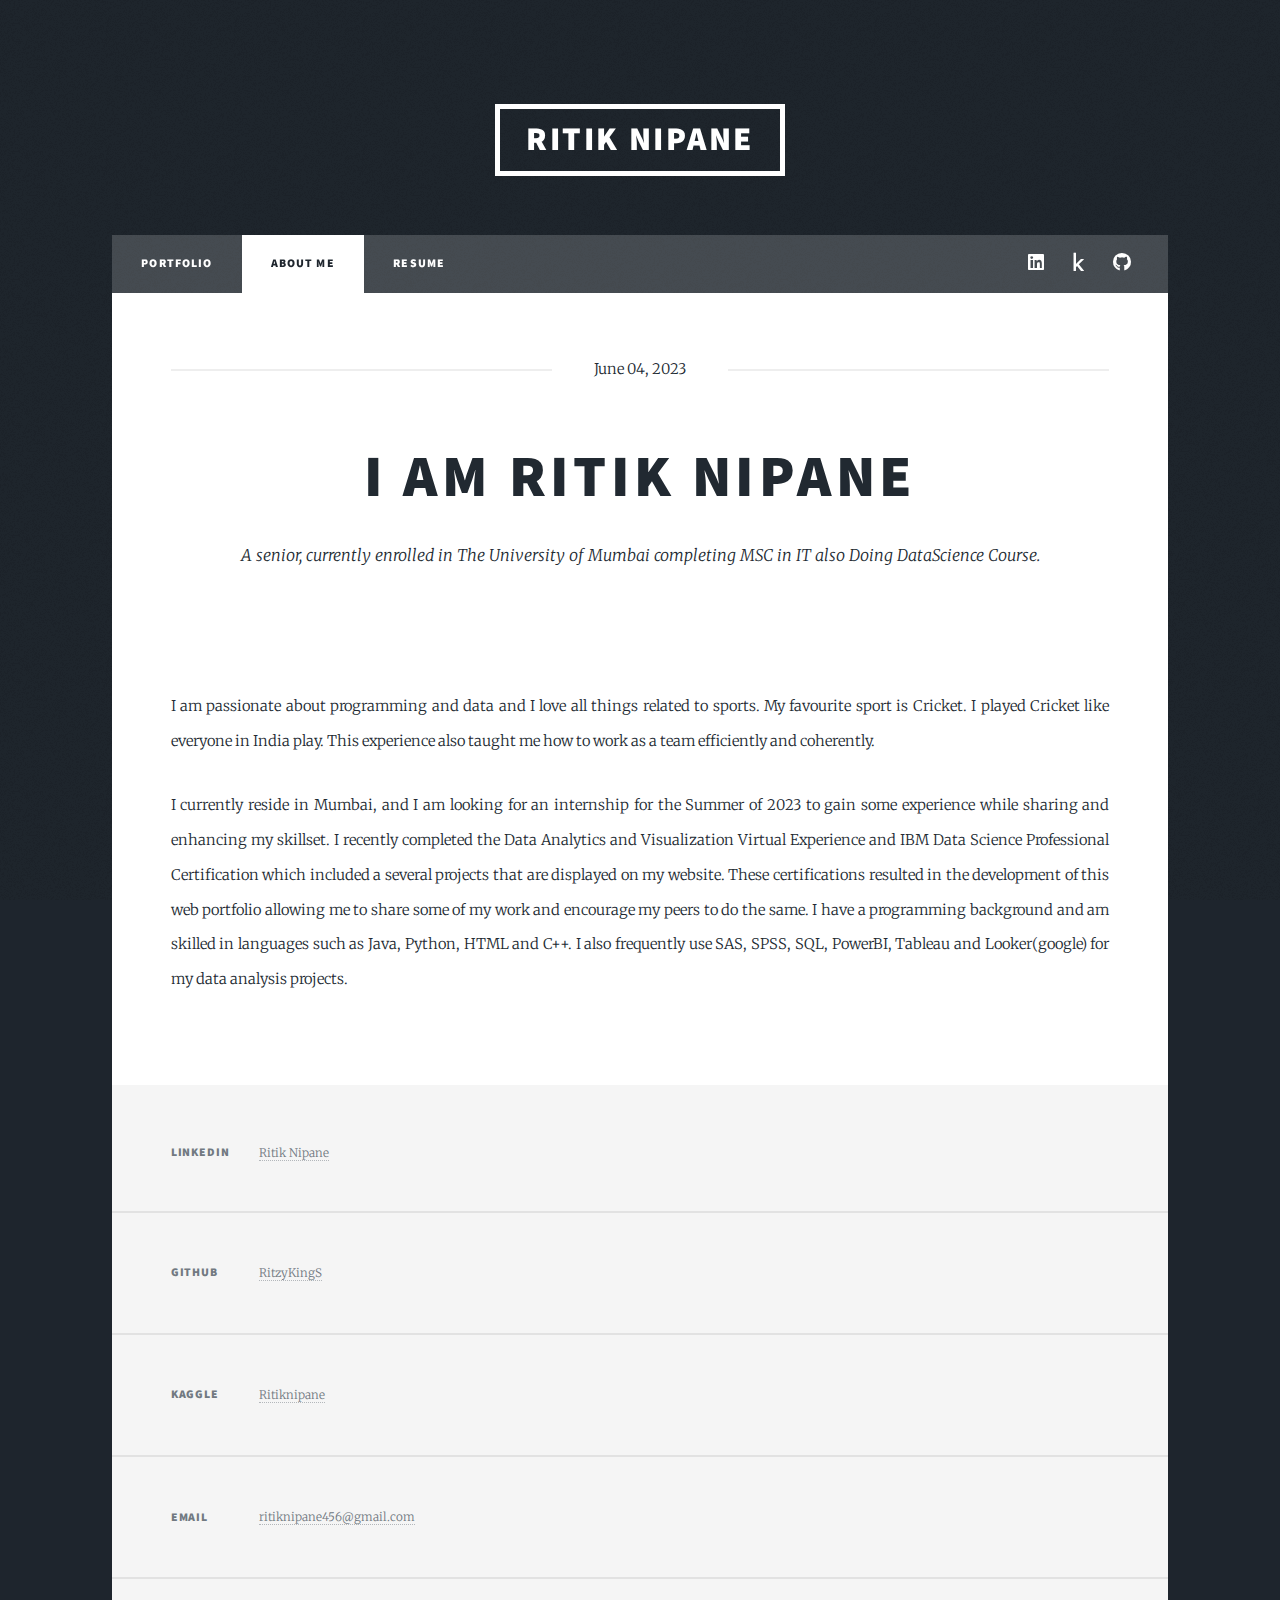
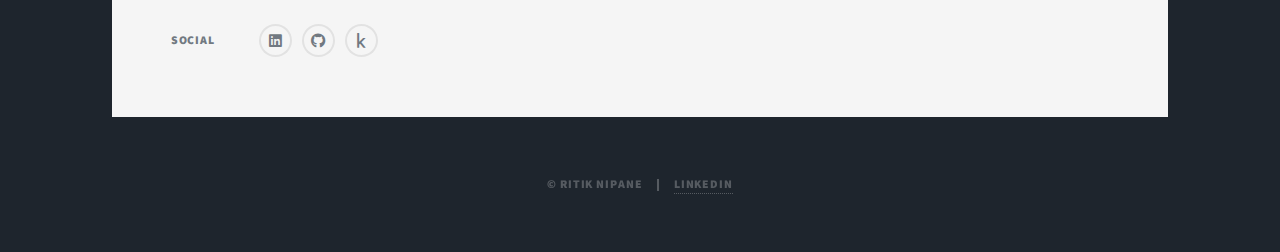
==== generic.html @ 9301ae78 "Add files via upload" ====
<!DOCTYPE HTML>
<!--
	Massively by HTML5 UP
	html5up.net | @ajlkn
	Free for personal and commercial use under the CCA 3.0 license (html5up.net/license)
-->
<html>
	<head>
		<title>About Me</title>
		<meta charset="utf-8" />
		<meta name="viewport" content="width=device-width, initial-scale=1, user-scalable=no" />
		<link rel="stylesheet" href="assets/css/main.css" />
		<noscript><link rel="stylesheet" href="assets/css/noscript.css" /></noscript>
	</head>
	<body class="is-preload">

		<!-- Wrapper -->
			<div id="wrapper">

				<!-- Header -->
					<header id="header">
						<a href="index.html" class="logo">Ritik Nipane</a>
					</header>

				<!-- Nav -->
					<nav id="nav">
						<ul class="links">
							<li><a href="index.html">Portfolio</a></li>
							<li class="active"><a href="generic.html">About Me</a></li>
							<li><a href="elements.html">Resume</a></li>
						</ul>
						<ul class="icons">
							<li><a href="https://www.linkedin.com/in/ritik-nipane-70ab4b1a6/" class="icon brands alt fa-linkedin"><span class="label">LinkedIN</span></a></li>
							<li><a href="https://www.kaggle.com/ritiknipane" class="icon brands fa-kaggle"><span class="label">Kaggle</span></a></li>
							<li><a href="https://github.com/RitzyKingS" class="icon brands fa-github"><span class="label">Github</span></a></li>
						</ul>
					</nav>

				<!-- Main -->
					<div id="main">

						<!-- Post -->
							<section class="post">
								<header class="major">
									<span class="date">June 04, 2023</span>
									<h1>I am ritik nipane</h1>
									<p>A senior, currently enrolled in The University of Mumbai completing MSC in IT also Doing DataScience Course.</p>
								</header>
								<div class="image main"><img src="images/pic01.jpg" alt="" /></div>
								<p>I am passionate about programming and data and I love all things related to sports. My favourite sport is Cricket. I played Cricket like everyone in India play. This experience also taught me how to work as a team efficiently and coherently.</p>
								<p>I currently reside in Mumbai, and I am looking for an internship for the Summer of 2023 to gain some experience while sharing and enhancing my skillset. I recently completed the Data Analytics and Visualization Virtual Experience and IBM Data Science Professional Certification which included a several projects that are displayed on my website. These certifications resulted in the development of this web portfolio allowing me to share some of my work and encourage my peers to do the same. I have a programming background and am skilled in languages such as Java, Python, HTML and C++. I also frequently use SAS, SPSS, SQL, PowerBI, Tableau and Looker(google) for my data analysis projects.</p>
							</section>

					</div>

				<!-- Footer -->
					<footer id="footer">
						
						<section class="split contact">
							<section class="alt">
								<h3>LinkedIN</h3>
								<p><a href="https://www.linkedin.com/in/ritik-nipane-70ab4b1a6/">Ritik Nipane</a></p>
							</section>
							<section>
								<h3>GitHub</h3>
								<p><a href="https://github.com/RitzyKingS">RitzyKingS</a></p>
							</section>
							<section>
								<h3>Kaggle</h3>
								<p><a href="https://www.kaggle.com/ritiknipane">Ritiknipane</a></p>
							</section>
							<section>
								<h3>Email</h3>
								<p><a href="#">ritiknipane456@gmail.com</a></p>
							</section>
							<section>
								<h3>Social</h3>
								<ul class="icons alt">
									<li><a href="https://www.linkedin.com/in/ritik-nipane-70ab4b1a6/" class="icon brands alt fa-linkedin"><span class="label">LinkedIN</span></a></li>
									<li><a href="https://github.com/RitzyKingS" class="icon brands alt fa-github"><span class="label">Github</span></a></li>
									<li><a href="https://www.kaggle.com/ritiknipane" class="icon brands alt fa-kaggle"><span class="label">Kaggle</span></a></li>
								</ul>
							</section>
						</section>
					</footer>

				<!-- Copyright -->
					<div id="copyright">
						<ul><li>&copy; Ritik Nipane</li><li><a href="https://www.linkedin.com/in/ritik-nipane-70ab4b1a6/">LinkedIN </a></li></ul>
					</div>

			</div>

		<!-- Scripts -->
			<script src="assets/js/jquery.min.js"></script>
			<script src="assets/js/jquery.scrollex.min.js"></script>
			<script src="assets/js/jquery.scrolly.min.js"></script>
			<script src="assets/js/browser.min.js"></script>
			<script src="assets/js/breakpoints.min.js"></script>
			<script src="assets/js/util.js"></script>
			<script src="assets/js/main.js"></script>

	</body>
</html>
---- assets/css/main.css ----
@import url(fontawesome-all.min.css);
@import url("https://fonts.googleapis.com/css?family=Merriweather:300,700,300italic,700italic|Source+Sans+Pro:900");

/*
	Massively by HTML5 UP
	html5up.net | @ajlkn
	Free for personal and commercial use under the CCA 3.0 license (html5up.net/license)
*/

html, body, div, span, applet, object,
iframe, h1, h2, h3, h4, h5, h6, p, blockquote,
pre, a, abbr, acronym, address, big, cite,
code, del, dfn, em, img, ins, kbd, q, s, samp,
small, strike, strong, sub, sup, tt, var, b,
u, i, center, dl, dt, dd, ol, ul, li, fieldset,
form, label, legend, table, caption, tbody,
tfoot, thead, tr, th, td, article, aside,
canvas, details, embed, figure, figcaption,
footer, header, hgroup, menu, nav, output, ruby,
section, summary, time, mark, audio, video {
	margin: 0;
	padding: 0;
	border: 0;
	font-size: 100%;
	font: inherit;
	vertical-align: baseline;}

article, aside, details, figcaption, figure,
footer, header, hgroup, menu, nav, section {
	display: block;}

body {
	line-height: 1;
}

ol, ul {
	list-style: none;
}

blockquote, q {
	quotes: none;
}

	blockquote:before, blockquote:after, q:before, q:after {
		content: '';
		content: none;
	}

table {
	border-collapse: collapse;
	border-spacing: 0;
}

body {
	-webkit-text-size-adjust: none;
}

mark {
	background-color: transparent;
	color: inherit;
}

input::-moz-focus-inner {
	border: 0;
	padding: 0;
}

input, select, textarea {
	-moz-appearance: none;
	-webkit-appearance: none;
	-ms-appearance: none;
	appearance: none;
}

/* Basic */

	@-ms-viewport {
		width: device-width;
	}

	body {
		-ms-overflow-style: scrollbar;
	}

	@media screen and (max-width: 480px) {

		html, body {
			min-width: 320px;
		}

	}

	html {
		box-sizing: border-box;
	}

	*, *:before, *:after {
		box-sizing: inherit;
	}

	body {
		background-color: #1e252d;
	}

		body.is-preload *, body.is-preload *:before, body.is-preload *:after {
			-moz-animation: none !important;
			-webkit-animation: none !important;
			-ms-animation: none !important;
			animation: none !important;
			-moz-transition: none !important;
			-webkit-transition: none !important;
			-ms-transition: none !important;
			transition: none !important;
		}

/* Type */

	html {
		font-size: 16pt;
	}

		@media screen and (max-width: 1680px) {

			html {
				font-size: 12pt;
			}

		}

		@media screen and (max-width: 1280px) {

			html {
				font-size: 11pt;
			}

		}

		@media screen and (max-width: 360px) {

			html {
				font-size: 10pt;
			}

		}

	body {
		color: #212931;
	}

	body, input, select, textarea {
		font-family: "Merriweather", Georgia, serif;
		font-weight: 300;
		font-size: 1rem;
		line-height: 2.375;
	}

	a {
		-moz-transition: color 0.2s ease-in-out, background-color 0.2s ease-in-out, border-color 0.2s ease-in-out, box-shadow 0.2s ease-in-out;
		-webkit-transition: color 0.2s ease-in-out, background-color 0.2s ease-in-out, border-color 0.2s ease-in-out, box-shadow 0.2s ease-in-out;
		-ms-transition: color 0.2s ease-in-out, background-color 0.2s ease-in-out, border-color 0.2s ease-in-out, box-shadow 0.2s ease-in-out;
		transition: color 0.2s ease-in-out, background-color 0.2s ease-in-out, border-color 0.2s ease-in-out, box-shadow 0.2s ease-in-out;
		border-bottom: dotted 1px;
		text-decoration: none;
	}

		a:hover {
			border-bottom-color: transparent;
		}

	strong, b {
		font-weight: 600;
	}

	em, i {
		font-style: italic;
	}

	p {
		text-align: justify;
		margin: 0 0 2rem 0;
	}

	h1, h2, h3, h4, h5, h6 {
		font-family: "Source Sans Pro", Helvetica, sans-serif;
		font-weight: 900;
		line-height: 1.5;
		letter-spacing: 0.075em;
		text-transform: uppercase;
		margin: 0 0 1rem 0;
	}

		h1 a, h2 a, h3 a, h4 a, h5 a, h6 a {
			border-bottom: 0;
			color: inherit;
			text-decoration: none;
		}

	h1 {
		font-size: 4rem;
		line-height: 1.1;
		margin: 0 0 2rem 0;
	}

	h2 {
		font-size: 1.75rem;
		line-height: 1.3;
		margin: 0 0 1.5rem 0;
	}

	h3 {
		font-size: 1.25rem;
		margin: 0 0 1.5rem 0;
	}

	h4 {
		font-size: 1rem;
	}

	h5 {
		font-size: 0.9rem;
	}

	h6 {
		font-size: 0.8rem;
	}

	sub {
		font-size: 0.8rem;
		position: relative;
		top: 0.5rem;
	}

	sup {
		font-size: 0.8rem;
		position: relative;
		top: -0.5rem;
	}

	blockquote {
		border-left: solid 4px;
		font-style: italic;
		margin: 0 0 2rem 0;
		padding: 0.5rem 0 0.5rem 2rem;
	}

	code {
		border: solid 2px;
		font-family: "Courier New", monospace;
		font-size: 0.9rem;
		margin: 0 0.25rem;
		padding: 0.25rem 0.65rem;
	}

	pre {
		-webkit-overflow-scrolling: touch;
		font-family: "Courier New", monospace;
		font-size: 0.9rem;
		margin: 0 0 2rem 0;
	}

		pre code {
			display: block;
			line-height: 1.75;
			padding: 1rem 1.5rem;
			overflow-x: auto;
		}

	hr {
		border: 0;
		border-bottom: solid 2px;
		margin: 3rem 0;
	}

		hr.major {
			margin: 5rem 0;
		}

	.align-left {
		text-align: left;
	}

	.align-center {
		text-align: center;
	}

	.align-right {
		text-align: right;
	}

	input, select, textarea {
		color: #212931;
	}

	a {
		color: #212931;
		border-bottom-color: rgba(33, 41, 49, 0.5);
	}

		a:hover {
			border-bottom-color: transparent;
			color: #18bfef !important;
		}

	strong, b {
		color: #212931;
	}

	h1, h2, h3, h4, h5, h6 {
		color: #212931;
	}

	blockquote {
		border-left-color: #eeeeee;
	}

	code {
		background: rgba(220, 220, 220, 0.25);
		border-color: #eeeeee;
	}

	hr {
		border-bottom-color: #eeeeee;
	}

/* Row */

	.row {
		display: flex;
		flex-wrap: wrap;
		box-sizing: border-box;
		align-items: stretch;
	}

		.row > * {
			box-sizing: border-box;
		}

		.row.gtr-uniform > * > :last-child {
			margin-bottom: 0;
		}

		.row.aln-left {
			justify-content: flex-start;
		}

		.row.aln-center {
			justify-content: center;
		}

		.row.aln-right {
			justify-content: flex-end;
		}

		.row.aln-top {
			align-items: flex-start;
		}

		.row.aln-middle {
			align-items: center;
		}

		.row.aln-bottom {
			align-items: flex-end;
		}

		.row > .imp {
			order: -1;
		}

		.row > .col-1 {
			width: 8.33333%;
		}

		.row > .off-1 {
			margin-left: 8.33333%;
		}

		.row > .col-2 {
			width: 16.66667%;
		}

		.row > .off-2 {
			margin-left: 16.66667%;
		}

		.row > .col-3 {
			width: 25%;
		}

		.row > .off-3 {
			margin-left: 25%;
		}

		.row > .col-4 {
			width: 33.33333%;
		}

		.row > .off-4 {
			margin-left: 33.33333%;
		}

		.row > .col-5 {
			width: 41.66667%;
		}

		.row > .off-5 {
			margin-left: 41.66667%;
		}

		.row > .col-6 {
			width: 50%;
		}

		.row > .off-6 {
			margin-left: 50%;
		}

		.row > .col-7 {
			width: 58.33333%;
		}

		.row > .off-7 {
			margin-left: 58.33333%;
		}

		.row > .col-8 {
			width: 66.66667%;
		}

		.row > .off-8 {
			margin-left: 66.66667%;
		}

		.row > .col-9 {
			width: 75%;
		}

		.row > .off-9 {
			margin-left: 75%;
		}

		.row > .col-10 {
			width: 83.33333%;
		}

		.row > .off-10 {
			margin-left: 83.33333%;
		}

		.row > .col-11 {
			width: 91.66667%;
		}

		.row > .off-11 {
			margin-left: 91.66667%;
		}

		.row > .col-12 {
			width: 100%;
		}

		.row > .off-12 {
			margin-left: 100%;
		}

		.row.gtr-0 {
			margin-top: 0;
			margin-left: 0rem;
		}

			.row.gtr-0 > * {
				padding: 0 0 0 0rem;
			}

			.row.gtr-0.gtr-uniform {
				margin-top: 0rem;
			}

				.row.gtr-0.gtr-uniform > * {
					padding-top: 0rem;
				}

		.row.gtr-25 {
			margin-top: 0;
			margin-left: -0.375rem;
		}

			.row.gtr-25 > * {
				padding: 0 0 0 0.375rem;
			}

			.row.gtr-25.gtr-uniform {
				margin-top: -0.375rem;
			}

				.row.gtr-25.gtr-uniform > * {
					padding-top: 0.375rem;
				}

		.row.gtr-50 {
			margin-top: 0;
			margin-left: -0.75rem;
		}

			.row.gtr-50 > * {
				padding: 0 0 0 0.75rem;
			}

			.row.gtr-50.gtr-uniform {
				margin-top: -0.75rem;
			}

				.row.gtr-50.gtr-uniform > * {
					padding-top: 0.75rem;
				}

		.row {
			margin-top: 0;
			margin-left: -1.5rem;
		}

			.row > * {
				padding: 0 0 0 1.5rem;
			}

			.row.gtr-uniform {
				margin-top: -1.5rem;
			}

				.row.gtr-uniform > * {
					padding-top: 1.5rem;
				}

		.row.gtr-150 {
			margin-top: 0;
			margin-left: -2.25rem;
		}

			.row.gtr-150 > * {
				padding: 0 0 0 2.25rem;
			}

			.row.gtr-150.gtr-uniform {
				margin-top: -2.25rem;
			}

				.row.gtr-150.gtr-uniform > * {
					padding-top: 2.25rem;
				}

		.row.gtr-200 {
			margin-top: 0;
			margin-left: -3rem;
		}

			.row.gtr-200 > * {
				padding: 0 0 0 3rem;
			}

			.row.gtr-200.gtr-uniform {
				margin-top: -3rem;
			}

				.row.gtr-200.gtr-uniform > * {
					padding-top: 3rem;
				}

		@media screen and (max-width: 1680px) {

			.row {
				display: flex;
				flex-wrap: wrap;
				box-sizing: border-box;
				align-items: stretch;
			}

				.row > * {
					box-sizing: border-box;
				}

				.row.gtr-uniform > * > :last-child {
					margin-bottom: 0;
				}

				.row.aln-left {
					justify-content: flex-start;
				}

				.row.aln-center {
					justify-content: center;
				}

				.row.aln-right {
					justify-content: flex-end;
				}

				.row.aln-top {
					align-items: flex-start;
				}

				.row.aln-middle {
					align-items: center;
				}

				.row.aln-bottom {
					align-items: flex-end;
				}

				.row > .imp-xlarge {
					order: -1;
				}

				.row > .col-1-xlarge {
					width: 8.33333%;
				}

				.row > .off-1-xlarge {
					margin-left: 8.33333%;
				}

				.row > .col-2-xlarge {
					width: 16.66667%;
				}

				.row > .off-2-xlarge {
					margin-left: 16.66667%;
				}

				.row > .col-3-xlarge {
					width: 25%;
				}

				.row > .off-3-xlarge {
					margin-left: 25%;
				}

				.row > .col-4-xlarge {
					width: 33.33333%;
				}

				.row > .off-4-xlarge {
					margin-left: 33.33333%;
				}

				.row > .col-5-xlarge {
					width: 41.66667%;
				}

				.row > .off-5-xlarge {
					margin-left: 41.66667%;
				}

				.row > .col-6-xlarge {
					width: 50%;
				}

				.row > .off-6-xlarge {
					margin-left: 50%;
				}

				.row > .col-7-xlarge {
					width: 58.33333%;
				}

				.row > .off-7-xlarge {
					margin-left: 58.33333%;
				}

				.row > .col-8-xlarge {
					width: 66.66667%;
				}

				.row > .off-8-xlarge {
					margin-left: 66.66667%;
				}

				.row > .col-9-xlarge {
					width: 75%;
				}

				.row > .off-9-xlarge {
					margin-left: 75%;
				}

				.row > .col-10-xlarge {
					width: 83.33333%;
				}

				.row > .off-10-xlarge {
					margin-left: 83.33333%;
				}

				.row > .col-11-xlarge {
					width: 91.66667%;
				}

				.row > .off-11-xlarge {
					margin-left: 91.66667%;
				}

				.row > .col-12-xlarge {
					width: 100%;
				}

				.row > .off-12-xlarge {
					margin-left: 100%;
				}

				.row.gtr-0 {
					margin-top: 0;
					margin-left: 0rem;
				}

					.row.gtr-0 > * {
						padding: 0 0 0 0rem;
					}

					.row.gtr-0.gtr-uniform {
						margin-top: 0rem;
					}

						.row.gtr-0.gtr-uniform > * {
							padding-top: 0rem;
						}

				.row.gtr-25 {
					margin-top: 0;
					margin-left: -0.375rem;
				}

					.row.gtr-25 > * {
						padding: 0 0 0 0.375rem;
					}

					.row.gtr-25.gtr-uniform {
						margin-top: -0.375rem;
					}

						.row.gtr-25.gtr-uniform > * {
							padding-top: 0.375rem;
						}

				.row.gtr-50 {
					margin-top: 0;
					margin-left: -0.75rem;
				}

					.row.gtr-50 > * {
						padding: 0 0 0 0.75rem;
					}

					.row.gtr-50.gtr-uniform {
						margin-top: -0.75rem;
					}

						.row.gtr-50.gtr-uniform > * {
							padding-top: 0.75rem;
						}

				.row {
					margin-top: 0;
					margin-left: -1.5rem;
				}

					.row > * {
						padding: 0 0 0 1.5rem;
					}

					.row.gtr-uniform {
						margin-top: -1.5rem;
					}

						.row.gtr-uniform > * {
							padding-top: 1.5rem;
						}

				.row.gtr-150 {
					margin-top: 0;
					margin-left: -2.25rem;
				}

					.row.gtr-150 > * {
						padding: 0 0 0 2.25rem;
					}

					.row.gtr-150.gtr-uniform {
						margin-top: -2.25rem;
					}

						.row.gtr-150.gtr-uniform > * {
							padding-top: 2.25rem;
						}

				.row.gtr-200 {
					margin-top: 0;
					margin-left: -3rem;
				}

					.row.gtr-200 > * {
						padding: 0 0 0 3rem;
					}

					.row.gtr-200.gtr-uniform {
						margin-top: -3rem;
					}

						.row.gtr-200.gtr-uniform > * {
							padding-top: 3rem;
						}

		}

		@media screen and (max-width: 1280px) {

			.row {
				display: flex;
				flex-wrap: wrap;
				box-sizing: border-box;
				align-items: stretch;
			}

				.row > * {
					box-sizing: border-box;
				}

				.row.gtr-uniform > * > :last-child {
					margin-bottom: 0;
				}

				.row.aln-left {
					justify-content: flex-start;
				}

				.row.aln-center {
					justify-content: center;
				}

				.row.aln-right {
					justify-content: flex-end;
				}

				.row.aln-top {
					align-items: flex-start;
				}

				.row.aln-middle {
					align-items: center;
				}

				.row.aln-bottom {
					align-items: flex-end;
				}

				.row > .imp-large {
					order: -1;
				}

				.row > .col-1-large {
					width: 8.33333%;
				}

				.row > .off-1-large {
					margin-left: 8.33333%;
				}

				.row > .col-2-large {
					width: 16.66667%;
				}

				.row > .off-2-large {
					margin-left: 16.66667%;
				}

				.row > .col-3-large {
					width: 25%;
				}

				.row > .off-3-large {
					margin-left: 25%;
				}

				.row > .col-4-large {
					width: 33.33333%;
				}

				.row > .off-4-large {
					margin-left: 33.33333%;
				}

				.row > .col-5-large {
					width: 41.66667%;
				}

				.row > .off-5-large {
					margin-left: 41.66667%;
				}

				.row > .col-6-large {
					width: 50%;
				}

				.row > .off-6-large {
					margin-left: 50%;
				}

				.row > .col-7-large {
					width: 58.33333%;
				}

				.row > .off-7-large {
					margin-left: 58.33333%;
				}

				.row > .col-8-large {
					width: 66.66667%;
				}

				.row > .off-8-large {
					margin-left: 66.66667%;
				}

				.row > .col-9-large {
					width: 75%;
				}

				.row > .off-9-large {
					margin-left: 75%;
				}

				.row > .col-10-large {
					width: 83.33333%;
				}

				.row > .off-10-large {
					margin-left: 83.33333%;
				}

				.row > .col-11-large {
					width: 91.66667%;
				}

				.row > .off-11-large {
					margin-left: 91.66667%;
				}

				.row > .col-12-large {
					width: 100%;
				}

				.row > .off-12-large {
					margin-left: 100%;
				}

				.row.gtr-0 {
					margin-top: 0;
					margin-left: 0rem;
				}

					.row.gtr-0 > * {
						padding: 0 0 0 0rem;
					}

					.row.gtr-0.gtr-uniform {
						margin-top: 0rem;
					}

						.row.gtr-0.gtr-uniform > * {
							padding-top: 0rem;
						}

				.row.gtr-25 {
					margin-top: 0;
					margin-left: -0.375rem;
				}

					.row.gtr-25 > * {
						padding: 0 0 0 0.375rem;
					}

					.row.gtr-25.gtr-uniform {
						margin-top: -0.375rem;
					}

						.row.gtr-25.gtr-uniform > * {
							padding-top: 0.375rem;
						}

				.row.gtr-50 {
					margin-top: 0;
					margin-left: -0.75rem;
				}

					.row.gtr-50 > * {
						padding: 0 0 0 0.75rem;
					}

					.row.gtr-50.gtr-uniform {
						margin-top: -0.75rem;
					}

						.row.gtr-50.gtr-uniform > * {
							padding-top: 0.75rem;
						}

				.row {
					margin-top: 0;
					margin-left: -1.5rem;
				}

					.row > * {
						padding: 0 0 0 1.5rem;
					}

					.row.gtr-uniform {
						margin-top: -1.5rem;
					}

						.row.gtr-uniform > * {
							padding-top: 1.5rem;
						}

				.row.gtr-150 {
					margin-top: 0;
					margin-left: -2.25rem;
				}

					.row.gtr-150 > * {
						padding: 0 0 0 2.25rem;
					}

					.row.gtr-150.gtr-uniform {
						margin-top: -2.25rem;
					}

						.row.gtr-150.gtr-uniform > * {
							padding-top: 2.25rem;
						}

				.row.gtr-200 {
					margin-top: 0;
					margin-left: -3rem;
				}

					.row.gtr-200 > * {
						padding: 0 0 0 3rem;
					}

					.row.gtr-200.gtr-uniform {
						margin-top: -3rem;
					}

						.row.gtr-200.gtr-uniform > * {
							padding-top: 3rem;
						}

		}

		@media screen and (max-width: 980px) {

			.row {
				display: flex;
				flex-wrap: wrap;
				box-sizing: border-box;
				align-items: stretch;
			}

				.row > * {
					box-sizing: border-box;
				}

				.row.gtr-uniform > * > :last-child {
					margin-bottom: 0;
				}

				.row.aln-left {
					justify-content: flex-start;
				}

				.row.aln-center {
					justify-content: center;
				}

				.row.aln-right {
					justify-content: flex-end;
				}

				.row.aln-top {
					align-items: flex-start;
				}

				.row.aln-middle {
					align-items: center;
				}

				.row.aln-bottom {
					align-items: flex-end;
				}

				.row > .imp-medium {
					order: -1;
				}

				.row > .col-1-medium {
					width: 8.33333%;
				}

				.row > .off-1-medium {
					margin-left: 8.33333%;
				}

				.row > .col-2-medium {
					width: 16.66667%;
				}

				.row > .off-2-medium {
					margin-left: 16.66667%;
				}

				.row > .col-3-medium {
					width: 25%;
				}

				.row > .off-3-medium {
					margin-left: 25%;
				}

				.row > .col-4-medium {
					width: 33.33333%;
				}

				.row > .off-4-medium {
					margin-left: 33.33333%;
				}

				.row > .col-5-medium {
					width: 41.66667%;
				}

				.row > .off-5-medium {
					margin-left: 41.66667%;
				}

				.row > .col-6-medium {
					width: 50%;
				}

				.row > .off-6-medium {
					margin-left: 50%;
				}

				.row > .col-7-medium {
					width: 58.33333%;
				}

				.row > .off-7-medium {
					margin-left: 58.33333%;
				}

				.row > .col-8-medium {
					width: 66.66667%;
				}

				.row > .off-8-medium {
					margin-left: 66.66667%;
				}

				.row > .col-9-medium {
					width: 75%;
				}

				.row > .off-9-medium {
					margin-left: 75%;
				}

				.row > .col-10-medium {
					width: 83.33333%;
				}

				.row > .off-10-medium {
					margin-left: 83.33333%;
				}

				.row > .col-11-medium {
					width: 91.66667%;
				}

				.row > .off-11-medium {
					margin-left: 91.66667%;
				}

				.row > .col-12-medium {
					width: 100%;
				}

				.row > .off-12-medium {
					margin-left: 100%;
				}

				.row.gtr-0 {
					margin-top: 0;
					margin-left: 0rem;
				}

					.row.gtr-0 > * {
						padding: 0 0 0 0rem;
					}

					.row.gtr-0.gtr-uniform {
						margin-top: 0rem;
					}

						.row.gtr-0.gtr-uniform > * {
							padding-top: 0rem;
						}

				.row.gtr-25 {
					margin-top: 0;
					margin-left: -0.375rem;
				}

					.row.gtr-25 > * {
						padding: 0 0 0 0.375rem;
					}

					.row.gtr-25.gtr-uniform {
						margin-top: -0.375rem;
					}

						.row.gtr-25.gtr-uniform > * {
							padding-top: 0.375rem;
						}

				.row.gtr-50 {
					margin-top: 0;
					margin-left: -0.75rem;
				}

					.row.gtr-50 > * {
						padding: 0 0 0 0.75rem;
					}

					.row.gtr-50.gtr-uniform {
						margin-top: -0.75rem;
					}

						.row.gtr-50.gtr-uniform > * {
							padding-top: 0.75rem;
						}

				.row {
					margin-top: 0;
					margin-left: -1.5rem;
				}

					.row > * {
						padding: 0 0 0 1.5rem;
					}

					.row.gtr-uniform {
						margin-top: -1.5rem;
					}

						.row.gtr-uniform > * {
							padding-top: 1.5rem;
						}

				.row.gtr-150 {
					margin-top: 0;
					margin-left: -2.25rem;
				}

					.row.gtr-150 > * {
						padding: 0 0 0 2.25rem;
					}

					.row.gtr-150.gtr-uniform {
						margin-top: -2.25rem;
					}

						.row.gtr-150.gtr-uniform > * {
							padding-top: 2.25rem;
						}

				.row.gtr-200 {
					margin-top: 0;
					margin-left: -3rem;
				}

					.row.gtr-200 > * {
						padding: 0 0 0 3rem;
					}

					.row.gtr-200.gtr-uniform {
						margin-top: -3rem;
					}

						.row.gtr-200.gtr-uniform > * {
							padding-top: 3rem;
						}

		}

		@media screen and (max-width: 736px) {

			.row {
				display: flex;
				flex-wrap: wrap;
				box-sizing: border-box;
				align-items: stretch;
			}

				.row > * {
					box-sizing: border-box;
				}

				.row.gtr-uniform > * > :last-child {
					margin-bottom: 0;
				}

				.row.aln-left {
					justify-content: flex-start;
				}

				.row.aln-center {
					justify-content: center;
				}

				.row.aln-right {
					justify-content: flex-end;
				}

				.row.aln-top {
					align-items: flex-start;
				}

				.row.aln-middle {
					align-items: center;
				}

				.row.aln-bottom {
					align-items: flex-end;
				}

				.row > .imp-small {
					order: -1;
				}

				.row > .col-1-small {
					width: 8.33333%;
				}

				.row > .off-1-small {
					margin-left: 8.33333%;
				}

				.row > .col-2-small {
					width: 16.66667%;
				}

				.row > .off-2-small {
					margin-left: 16.66667%;
				}

				.row > .col-3-small {
					width: 25%;
				}

				.row > .off-3-small {
					margin-left: 25%;
				}

				.row > .col-4-small {
					width: 33.33333%;
				}

				.row > .off-4-small {
					margin-left: 33.33333%;
				}

				.row > .col-5-small {
					width: 41.66667%;
				}

				.row > .off-5-small {
					margin-left: 41.66667%;
				}

				.row > .col-6-small {
					width: 50%;
				}

				.row > .off-6-small {
					margin-left: 50%;
				}

				.row > .col-7-small {
					width: 58.33333%;
				}

				.row > .off-7-small {
					margin-left: 58.33333%;
				}

				.row > .col-8-small {
					width: 66.66667%;
				}

				.row > .off-8-small {
					margin-left: 66.66667%;
				}

				.row > .col-9-small {
					width: 75%;
				}

				.row > .off-9-small {
					margin-left: 75%;
				}

				.row > .col-10-small {
					width: 83.33333%;
				}

				.row > .off-10-small {
					margin-left: 83.33333%;
				}

				.row > .col-11-small {
					width: 91.66667%;
				}

				.row > .off-11-small {
					margin-left: 91.66667%;
				}

				.row > .col-12-small {
					width: 100%;
				}

				.row > .off-12-small {
					margin-left: 100%;
				}

				.row.gtr-0 {
					margin-top: 0;
					margin-left: 0rem;
				}

					.row.gtr-0 > * {
						padding: 0 0 0 0rem;
					}

					.row.gtr-0.gtr-uniform {
						margin-top: 0rem;
					}

						.row.gtr-0.gtr-uniform > * {
							padding-top: 0rem;
						}

				.row.gtr-25 {
					margin-top: 0;
					margin-left: -0.375rem;
				}

					.row.gtr-25 > * {
						padding: 0 0 0 0.375rem;
					}

					.row.gtr-25.gtr-uniform {
						margin-top: -0.375rem;
					}

						.row.gtr-25.gtr-uniform > * {
							padding-top: 0.375rem;
						}

				.row.gtr-50 {
					margin-top: 0;
					margin-left: -0.75rem;
				}

					.row.gtr-50 > * {
						padding: 0 0 0 0.75rem;
					}

					.row.gtr-50.gtr-uniform {
						margin-top: -0.75rem;
					}

						.row.gtr-50.gtr-uniform > * {
							padding-top: 0.75rem;
						}

				.row {
					margin-top: 0;
					margin-left: -1.5rem;
				}

					.row > * {
						padding: 0 0 0 1.5rem;
					}

					.row.gtr-uniform {
						margin-top: -1.5rem;
					}

						.row.gtr-uniform > * {
							padding-top: 1.5rem;
						}

				.row.gtr-150 {
					margin-top: 0;
					margin-left: -2.25rem;
				}

					.row.gtr-150 > * {
						padding: 0 0 0 2.25rem;
					}

					.row.gtr-150.gtr-uniform {
						margin-top: -2.25rem;
					}

						.row.gtr-150.gtr-uniform > * {
							padding-top: 2.25rem;
						}

				.row.gtr-200 {
					margin-top: 0;
					margin-left: -3rem;
				}

					.row.gtr-200 > * {
						padding: 0 0 0 3rem;
					}

					.row.gtr-200.gtr-uniform {
						margin-top: -3rem;
					}

						.row.gtr-200.gtr-uniform > * {
							padding-top: 3rem;
						}

		}

		@media screen and (max-width: 480px) {

			.row {
				display: flex;
				flex-wrap: wrap;
				box-sizing: border-box;
				align-items: stretch;
			}

				.row > * {
					box-sizing: border-box;
				}

				.row.gtr-uniform > * > :last-child {
					margin-bottom: 0;
				}

				.row.aln-left {
					justify-content: flex-start;
				}

				.row.aln-center {
					justify-content: center;
				}

				.row.aln-right {
					justify-content: flex-end;
				}

				.row.aln-top {
					align-items: flex-start;
				}

				.row.aln-middle {
					align-items: center;
				}

				.row.aln-bottom {
					align-items: flex-end;
				}

				.row > .imp-xsmall {
					order: -1;
				}

				.row > .col-1-xsmall {
					width: 8.33333%;
				}

				.row > .off-1-xsmall {
					margin-left: 8.33333%;
				}

				.row > .col-2-xsmall {
					width: 16.66667%;
				}

				.row > .off-2-xsmall {
					margin-left: 16.66667%;
				}

				.row > .col-3-xsmall {
					width: 25%;
				}

				.row > .off-3-xsmall {
					margin-left: 25%;
				}

				.row > .col-4-xsmall {
					width: 33.33333%;
				}

				.row > .off-4-xsmall {
					margin-left: 33.33333%;
				}

				.row > .col-5-xsmall {
					width: 41.66667%;
				}

				.row > .off-5-xsmall {
					margin-left: 41.66667%;
				}

				.row > .col-6-xsmall {
					width: 50%;
				}

				.row > .off-6-xsmall {
					margin-left: 50%;
				}

				.row > .col-7-xsmall {
					width: 58.33333%;
				}

				.row > .off-7-xsmall {
					margin-left: 58.33333%;
				}

				.row > .col-8-xsmall {
					width: 66.66667%;
				}

				.row > .off-8-xsmall {
					margin-left: 66.66667%;
				}

				.row > .col-9-xsmall {
					width: 75%;
				}

				.row > .off-9-xsmall {
					margin-left: 75%;
				}

				.row > .col-10-xsmall {
					width: 83.33333%;
				}

				.row > .off-10-xsmall {
					margin-left: 83.33333%;
				}

				.row > .col-11-xsmall {
					width: 91.66667%;
				}

				.row > .off-11-xsmall {
					margin-left: 91.66667%;
				}

				.row > .col-12-xsmall {
					width: 100%;
				}

				.row > .off-12-xsmall {
					margin-left: 100%;
				}

				.row.gtr-0 {
					margin-top: 0;
					margin-left: 0rem;
				}

					.row.gtr-0 > * {
						padding: 0 0 0 0rem;
					}

					.row.gtr-0.gtr-uniform {
						margin-top: 0rem;
					}

						.row.gtr-0.gtr-uniform > * {
							padding-top: 0rem;
						}

				.row.gtr-25 {
					margin-top: 0;
					margin-left: -0.375rem;
				}

					.row.gtr-25 > * {
						padding: 0 0 0 0.375rem;
					}

					.row.gtr-25.gtr-uniform {
						margin-top: -0.375rem;
					}

						.row.gtr-25.gtr-uniform > * {
							padding-top: 0.375rem;
						}

				.row.gtr-50 {
					margin-top: 0;
					margin-left: -0.75rem;
				}

					.row.gtr-50 > * {
						padding: 0 0 0 0.75rem;
					}

					.row.gtr-50.gtr-uniform {
						margin-top: -0.75rem;
					}

						.row.gtr-50.gtr-uniform > * {
							padding-top: 0.75rem;
						}

				.row {
					margin-top: 0;
					margin-left: -1.5rem;
				}

					.row > * {
						padding: 0 0 0 1.5rem;
					}

					.row.gtr-uniform {
						margin-top: -1.5rem;
					}

						.row.gtr-uniform > * {
							padding-top: 1.5rem;
						}

				.row.gtr-150 {
					margin-top: 0;
					margin-left: -2.25rem;
				}

					.row.gtr-150 > * {
						padding: 0 0 0 2.25rem;
					}

					.row.gtr-150.gtr-uniform {
						margin-top: -2.25rem;
					}

						.row.gtr-150.gtr-uniform > * {
							padding-top: 2.25rem;
						}

				.row.gtr-200 {
					margin-top: 0;
					margin-left: -3rem;
				}

					.row.gtr-200 > * {
						padding: 0 0 0 3rem;
					}

					.row.gtr-200.gtr-uniform {
						margin-top: -3rem;
					}

						.row.gtr-200.gtr-uniform > * {
							padding-top: 3rem;
						}

		}

		@media screen and (max-width: 360px) {

			.row {
				display: flex;
				flex-wrap: wrap;
				box-sizing: border-box;
				align-items: stretch;
			}

				.row > * {
					box-sizing: border-box;
				}

				.row.gtr-uniform > * > :last-child {
					margin-bottom: 0;
				}

				.row.aln-left {
					justify-content: flex-start;
				}

				.row.aln-center {
					justify-content: center;
				}

				.row.aln-right {
					justify-content: flex-end;
				}

				.row.aln-top {
					align-items: flex-start;
				}

				.row.aln-middle {
					align-items: center;
				}

				.row.aln-bottom {
					align-items: flex-end;
				}

				.row > .imp-xxsmall {
					order: -1;
				}

				.row > .col-1-xxsmall {
					width: 8.33333%;
				}

				.row > .off-1-xxsmall {
					margin-left: 8.33333%;
				}

				.row > .col-2-xxsmall {
					width: 16.66667%;
				}

				.row > .off-2-xxsmall {
					margin-left: 16.66667%;
				}

				.row > .col-3-xxsmall {
					width: 25%;
				}

				.row > .off-3-xxsmall {
					margin-left: 25%;
				}

				.row > .col-4-xxsmall {
					width: 33.33333%;
				}

				.row > .off-4-xxsmall {
					margin-left: 33.33333%;
				}

				.row > .col-5-xxsmall {
					width: 41.66667%;
				}

				.row > .off-5-xxsmall {
					margin-left: 41.66667%;
				}

				.row > .col-6-xxsmall {
					width: 50%;
				}

				.row > .off-6-xxsmall {
					margin-left: 50%;
				}

				.row > .col-7-xxsmall {
					width: 58.33333%;
				}

				.row > .off-7-xxsmall {
					margin-left: 58.33333%;
				}

				.row > .col-8-xxsmall {
					width: 66.66667%;
				}

				.row > .off-8-xxsmall {
					margin-left: 66.66667%;
				}

				.row > .col-9-xxsmall {
					width: 75%;
				}

				.row > .off-9-xxsmall {
					margin-left: 75%;
				}

				.row > .col-10-xxsmall {
					width: 83.33333%;
				}

				.row > .off-10-xxsmall {
					margin-left: 83.33333%;
				}

				.row > .col-11-xxsmall {
					width: 91.66667%;
				}

				.row > .off-11-xxsmall {
					margin-left: 91.66667%;
				}

				.row > .col-12-xxsmall {
					width: 100%;
				}

				.row > .off-12-xxsmall {
					margin-left: 100%;
				}

				.row.gtr-0 {
					margin-top: 0;
					margin-left: 0rem;
				}

					.row.gtr-0 > * {
						padding: 0 0 0 0rem;
					}

					.row.gtr-0.gtr-uniform {
						margin-top: 0rem;
					}

						.row.gtr-0.gtr-uniform > * {
							padding-top: 0rem;
						}

				.row.gtr-25 {
					margin-top: 0;
					margin-left: -0.375rem;
				}

					.row.gtr-25 > * {
						padding: 0 0 0 0.375rem;
					}

					.row.gtr-25.gtr-uniform {
						margin-top: -0.375rem;
					}

						.row.gtr-25.gtr-uniform > * {
							padding-top: 0.375rem;
						}

				.row.gtr-50 {
					margin-top: 0;
					margin-left: -0.75rem;
				}

					.row.gtr-50 > * {
						padding: 0 0 0 0.75rem;
					}

					.row.gtr-50.gtr-uniform {
						margin-top: -0.75rem;
					}

						.row.gtr-50.gtr-uniform > * {
							padding-top: 0.75rem;
						}

				.row {
					margin-top: 0;
					margin-left: -1.5rem;
				}

					.row > * {
						padding: 0 0 0 1.5rem;
					}

					.row.gtr-uniform {
						margin-top: -1.5rem;
					}

						.row.gtr-uniform > * {
							padding-top: 1.5rem;
						}

				.row.gtr-150 {
					margin-top: 0;
					margin-left: -2.25rem;
				}

					.row.gtr-150 > * {
						padding: 0 0 0 2.25rem;
					}

					.row.gtr-150.gtr-uniform {
						margin-top: -2.25rem;
					}

						.row.gtr-150.gtr-uniform > * {
							padding-top: 2.25rem;
						}

				.row.gtr-200 {
					margin-top: 0;
					margin-left: -3rem;
				}

					.row.gtr-200 > * {
						padding: 0 0 0 3rem;
					}

					.row.gtr-200.gtr-uniform {
						margin-top: -3rem;
					}

						.row.gtr-200.gtr-uniform > * {
							padding-top: 3rem;
						}

		}

/* Box */

	.box {
		border: solid 2px;
		margin-bottom: 2rem;
		padding: 1.5rem;
	}

		.box > :last-child,
		.box > :last-child > :last-child,
		.box > :last-child > :last-child > :last-child {
			margin-bottom: 0;
		}

		.box.alt {
			border: 0;
			border-radius: 0;
			padding: 0;
		}

	.box {
		border-color: #eeeeee;
	}

/* Button */

	input[type="submit"],
	input[type="reset"],
	input[type="button"],
	button,
	.button {
		-moz-appearance: none;
		-webkit-appearance: none;
		-ms-appearance: none;
		appearance: none;
		-moz-transition: background-color 0.2s ease-in-out, box-shadow 0.2s ease-in-out, color 0.2s ease-in-out;
		-webkit-transition: background-color 0.2s ease-in-out, box-shadow 0.2s ease-in-out, color 0.2s ease-in-out;
		-ms-transition: background-color 0.2s ease-in-out, box-shadow 0.2s ease-in-out, color 0.2s ease-in-out;
		transition: background-color 0.2s ease-in-out, box-shadow 0.2s ease-in-out, color 0.2s ease-in-out;
		border: 0;
		border-radius: 0;
		cursor: pointer;
		display: inline-block;
		font-family: "Source Sans Pro", Helvetica, sans-serif;
		font-size: 0.8rem;
		font-weight: 900;
		letter-spacing: 0.075em;
		height: 3rem;
		line-height: 3rem;
		padding: 0 2rem;
		text-align: center;
		text-decoration: none;
		text-transform: uppercase;
		white-space: nowrap;
	}

		input[type="submit"].icon:before,
		input[type="reset"].icon:before,
		input[type="button"].icon:before,
		button.icon:before,
		.button.icon:before {
			margin-right: 0.5rem;
		}

		input[type="submit"].icon.solo,
		input[type="reset"].icon.solo,
		input[type="button"].icon.solo,
		button.icon.solo,
		.button.icon.solo {
			position: relative;
			width: 4rem;
			height: 4rem;
			line-height: 4rem;
			border-radius: 4rem;
			text-indent: 4rem;
			overflow: hidden;
			padding: 0;
			white-space: nowrap;
		}

			input[type="submit"].icon.solo:before,
			input[type="reset"].icon.solo:before,
			input[type="button"].icon.solo:before,
			button.icon.solo:before,
			.button.icon.solo:before {
				position: absolute;
				display: block;
				top: 0;
				left: 0;
				width: inherit;
				height: inherit;
				line-height: inherit;
				font-size: 1.25rem;
				margin-right: 0;
				text-align: center;
				text-indent: 0;
			}

		input[type="submit"].fit,
		input[type="reset"].fit,
		input[type="button"].fit,
		button.fit,
		.button.fit {
			width: 100%;
		}

		input[type="submit"].small,
		input[type="reset"].small,
		input[type="button"].small,
		button.small,
		.button.small {
			font-size: 0.7rem;
			height: 2.5rem;
			line-height: 2.5rem;
			padding: 0 1.5rem;
		}

		input[type="submit"].large,
		input[type="reset"].large,
		input[type="button"].large,
		button.large,
		.button.large {
			font-size: 0.9rem;
			height: 3.5rem;
			line-height: 3.5rem;
			padding: 0 2.75rem;
		}

		@media screen and (max-width: 980px) {

			input[type="submit"],
			input[type="reset"],
			input[type="button"],
			button,
			.button {
				font-size: 0.9rem;
				height: 3.25rem;
				line-height: 3.25rem;
			}

				input[type="submit"].large,
				input[type="reset"].large,
				input[type="button"].large,
				button.large,
				.button.large {
					font-size: 1rem;
					height: 3.75rem;
					line-height: 3.75rem;
				}

		}

		input[type="submit"].disabled, input[type="submit"]:disabled,
		input[type="reset"].disabled,
		input[type="reset"]:disabled,
		input[type="button"].disabled,
		input[type="button"]:disabled,
		button.disabled,
		button:disabled,
		.button.disabled,
		.button:disabled {
			pointer-events: none;
			opacity: 0.25;
		}

	input[type="submit"],
	input[type="reset"],
	input[type="button"],
	button,
	.button {
		background-color: transparent;
		box-shadow: inset 0 0 0 2px #212931;
		color: #212931 !important;
	}

		input[type="submit"]:hover,
		input[type="reset"]:hover,
		input[type="button"]:hover,
		button:hover,
		.button:hover {
			box-shadow: inset 0 0 0 2px #18bfef;
			color: #18bfef !important;
		}

		input[type="submit"].primary,
		input[type="reset"].primary,
		input[type="button"].primary,
		button.primary,
		.button.primary {
			background-color: #212931;
			box-shadow: none;
			color: #ffffff !important;
		}

			input[type="submit"].primary:hover,
			input[type="reset"].primary:hover,
			input[type="button"].primary:hover,
			button.primary:hover,
			.button.primary:hover {
				background-color: #18bfef;
			}

/* Form */

	form {
		margin: 0 0 2rem 0;
	}

		form > :last-child {
			margin-bottom: 0;
		}

		form > .fields {
			display: -moz-flex;
			display: -webkit-flex;
			display: -ms-flex;
			display: flex;
			-moz-flex-wrap: wrap;
			-webkit-flex-wrap: wrap;
			-ms-flex-wrap: wrap;
			flex-wrap: wrap;
			width: calc(100% + 3rem);
			margin: -1.5rem 0 2rem -1.5rem;
		}

			form > .fields > .field {
				-moz-flex-grow: 0;
				-webkit-flex-grow: 0;
				-ms-flex-grow: 0;
				flex-grow: 0;
				-moz-flex-shrink: 0;
				-webkit-flex-shrink: 0;
				-ms-flex-shrink: 0;
				flex-shrink: 0;
				padding: 1.5rem 0 0 1.5rem;
				width: calc(100% - 1.5rem);
			}

				form > .fields > .field.half {
					width: calc(50% - 0.75rem);
				}

				form > .fields > .field.third {
					width: calc(100%/3 - 0.5rem);
				}

				form > .fields > .field.quarter {
					width: calc(25% - 0.375rem);
				}

		@media screen and (max-width: 480px) {

			form > .fields {
				width: calc(100% + 3rem);
				margin: -1.5rem 0 2rem -1.5rem;
			}

				form > .fields > .field {
					padding: 1.5rem 0 0 1.5rem;
					width: calc(100% - 1.5rem);
				}

					form > .fields > .field.half {
						width: calc(100% - 1.5rem);
					}

					form > .fields > .field.third {
						width: calc(100% - 1.5rem);
					}

					form > .fields > .field.quarter {
						width: calc(100% - 1.5rem);
					}

		}

	label {
		display: block;
		font-family: "Source Sans Pro", Helvetica, sans-serif;
		font-weight: 900;
		line-height: 1.5;
		letter-spacing: 0.075em;
		font-size: 0.8rem;
		text-transform: uppercase;
		margin: 0 0 0.75rem 0;
	}

		@media screen and (max-width: 980px) {

			label {
				font-size: 0.9rem;
			}

		}

	input[type="text"],
	input[type="password"],
	input[type="email"],
	select,
	textarea {
		-moz-appearance: none;
		-webkit-appearance: none;
		-ms-appearance: none;
		appearance: none;
		background: transparent;
		border-radius: 0;
		border: solid 2px;
		color: inherit;
		display: block;
		outline: 0;
		padding: 0 1rem;
		text-decoration: none;
		width: 100%;
	}

		input[type="text"]:invalid,
		input[type="password"]:invalid,
		input[type="email"]:invalid,
		select:invalid,
		textarea:invalid {
			box-shadow: none;
		}

	select {
		background-size: 1.25rem;
		background-repeat: no-repeat;
		background-position: calc(100% - 1rem) center;
		height: 3rem;
		padding-right: 3rem;
		text-overflow: ellipsis;
	}

		select:focus::-ms-value {
			background-color: transparent;
		}

		select::-ms-expand {
			display: none;
		}

	input[type="text"],
	input[type="password"],
	input[type="email"],
	select {
		height: 3rem;
	}

	textarea {
		padding: 0.75rem 1rem;
	}

	input[type="checkbox"],
	input[type="radio"] {
		-moz-appearance: none;
		-webkit-appearance: none;
		-ms-appearance: none;
		appearance: none;
		display: block;
		float: left;
		margin-right: -2rem;
		opacity: 0;
		width: 1rem;
		z-index: -1;
	}

		input[type="checkbox"] + label,
		input[type="radio"] + label {
			text-decoration: none;
			cursor: pointer;
			display: inline-block;
			font-size: 1rem;
			letter-spacing: 0;
			font-family: "Merriweather", Georgia, serif;
			text-transform: none;
			font-weight: 300;
			padding-left: 2.8rem;
			padding-right: 1rem;
			position: relative;
		}

			input[type="checkbox"] + label:before,
			input[type="radio"] + label:before {
				-moz-osx-font-smoothing: grayscale;
				-webkit-font-smoothing: antialiased;
				display: inline-block;
				font-style: normal;
				font-variant: normal;
				text-rendering: auto;
				line-height: 1;
				text-transform: none !important;
				font-family: 'Font Awesome 5 Free';
				font-weight: 900;
			}

			input[type="checkbox"] + label:before,
			input[type="radio"] + label:before {
				border-radius: 0;
				border: solid 2px;
				content: '';
				display: inline-block;
				font-size: 0.8rem;
				height: 1.8rem;
				left: 0;
				line-height: 1.65rem;
				position: absolute;
				text-align: center;
				top: -0.125rem;
				width: 1.8rem;
			}

		input[type="checkbox"]:checked + label:before,
		input[type="radio"]:checked + label:before {
			content: '\f00c';
		}

	input[type="checkbox"] + label:before {
		border-radius: 0;
	}

	input[type="radio"] + label:before {
		border-radius: 100%;
	}

	::-webkit-input-placeholder {
		opacity: 1.0;
	}

	:-moz-placeholder {
		opacity: 1.0;
	}

	::-moz-placeholder {
		opacity: 1.0;
	}

	:-ms-input-placeholder {
		opacity: 1.0;
	}

	label {
		color: #212931;
	}

	input[type="text"],
	input[type="password"],
	input[type="email"],
	select,
	textarea {
		border-color: #eeeeee;
	}

		input[type="text"]:focus,
		input[type="password"]:focus,
		input[type="email"]:focus,
		select:focus,
		textarea:focus {
			border-color: #18bfef;
		}

	select {
		background-image: url("data:image/svg+xml;charset=utf8,%3Csvg xmlns='http://www.w3.org/2000/svg' width='40' height='40' preserveAspectRatio='none' viewBox='0 0 40 40'%3E%3Cpath d='M9.4,12.3l10.4,10.4l10.4-10.4c0.2-0.2,0.5-0.4,0.9-0.4c0.3,0,0.6,0.1,0.9,0.4l3.3,3.3c0.2,0.2,0.4,0.5,0.4,0.9 c0,0.4-0.1,0.6-0.4,0.9L20.7,31.9c-0.2,0.2-0.5,0.4-0.9,0.4c-0.3,0-0.6-0.1-0.9-0.4L4.3,17.3c-0.2-0.2-0.4-0.5-0.4-0.9 c0-0.4,0.1-0.6,0.4-0.9l3.3-3.3c0.2-0.2,0.5-0.4,0.9-0.4S9.1,12.1,9.4,12.3z' fill='%23eeeeee' /%3E%3C/svg%3E");
	}

		select option {
			background-color: #ffffff;
			color: #212931;
		}

	.select-wrapper:before {
		color: #eeeeee;
	}

	input[type="checkbox"] + label,
	input[type="radio"] + label {
		color: #212931;
	}

		input[type="checkbox"] + label:before,
		input[type="radio"] + label:before {
			border-color: #eeeeee;
		}

	input[type="checkbox"]:checked + label:before,
	input[type="radio"]:checked + label:before {
		background-color: #212931;
		border-color: #212931;
		color: #ffffff;
	}

	input[type="checkbox"]:focus + label:before,
	input[type="radio"]:focus + label:before {
		border-color: #18bfef;
	}

	::-webkit-input-placeholder {
		color: #909498 !important;
	}

	:-moz-placeholder {
		color: #909498 !important;
	}

	::-moz-placeholder {
		color: #909498 !important;
	}

	:-ms-input-placeholder {
		color: #909498 !important;
	}

	.formerize-placeholder {
		color: #909498 !important;
	}

/* Icon */

	.icon {
		text-decoration: none;
		border-bottom: none;
		position: relative;
	}

		.icon:before {
			-moz-osx-font-smoothing: grayscale;
			-webkit-font-smoothing: antialiased;
			display: inline-block;
			font-style: normal;
			font-variant: normal;
			text-rendering: auto;
			line-height: 1;
			text-transform: none !important;
			font-family: 'Font Awesome 5 Free';
			font-weight: 400;
		}

		.icon > .label {
			display: none;
		}

		.icon:before {
			line-height: inherit;
		}

		.icon.solid:before {
			font-weight: 900;
		}

		.icon.brands:before {
			font-family: 'Font Awesome 5 Brands';
		}

/* Image */

	.image {
		border: 0;
		display: inline-block;
		position: relative;
	}

		.image img {
			display: block;
		}

		.image.left, .image.right {
			max-width: 40%;
		}

			.image.left img, .image.right img {
				width: 100%;
			}

		.image.left {
			float: left;
			margin: 0 2rem 2rem 0;
			top: 0.75rem;
		}

		.image.right {
			float: right;
			margin: 0 0 2rem 2rem;
			top: 0.75rem;
		}

		.image.fit {
			display: block;
			margin: 2.5rem 0;
			width: 100%;
		}

			.image.fit:first-child {
				margin-top: 0;
			}

			.image.fit img {
				width: 100%;
			}

		.image.main {
			display: block;
			margin: 4rem 0;
			width: 100%;
		}

			.image.main:first-child {
				margin-top: 0;
			}

			.image.main img {
				width: 100%;
			}

		@media screen and (max-width: 736px) {

			.image.fit {
				margin: 2rem 0;
			}

			.image.main {
				margin: 2rem 0;
			}

		}

	a.image {
		overflow: hidden;
	}

		a.image img {
			-moz-transition: -moz-transform 0.2s ease-out;
			-webkit-transition: -webkit-transform 0.2s ease-out;
			-ms-transition: -ms-transform 0.2s ease-out;
			transition: transform 0.2s ease-out;
		}

		a.image:hover img {
			-moz-transform: scale(1.05);
			-webkit-transform: scale(1.05);
			-ms-transform: scale(1.05);
			transform: scale(1.05);
		}

/* Actions */

	ul.actions {
		display: -moz-flex;
		display: -webkit-flex;
		display: -ms-flex;
		display: flex;
		cursor: default;
		list-style: none;
		margin-left: -1rem;
		padding-left: 0;
	}

		ul.actions li {
			padding: 0 0 0 1rem;
			vertical-align: middle;
		}

		ul.actions.special {
			-moz-justify-content: center;
			-webkit-justify-content: center;
			-ms-justify-content: center;
			justify-content: center;
			width: 100%;
			margin-left: 0;
		}

			ul.actions.special li:first-child {
				padding-left: 0;
			}

		ul.actions.stacked {
			-moz-flex-direction: column;
			-webkit-flex-direction: column;
			-ms-flex-direction: column;
			flex-direction: column;
			margin-left: 0;
		}

			ul.actions.stacked li {
				padding: 1.3rem 0 0 0;
			}

				ul.actions.stacked li:first-child {
					padding-top: 0;
				}

		ul.actions.fit {
			width: calc(100% + 1rem);
		}

			ul.actions.fit li {
				-moz-flex-grow: 1;
				-webkit-flex-grow: 1;
				-ms-flex-grow: 1;
				flex-grow: 1;
				-moz-flex-shrink: 1;
				-webkit-flex-shrink: 1;
				-ms-flex-shrink: 1;
				flex-shrink: 1;
				width: 100%;
			}

				ul.actions.fit li > * {
					width: 100%;
				}

			ul.actions.fit.stacked {
				width: 100%;
			}

		@media screen and (max-width: 480px) {

			ul.actions:not(.fixed) {
				-moz-flex-direction: column;
				-webkit-flex-direction: column;
				-ms-flex-direction: column;
				flex-direction: column;
				margin-left: 0;
				width: 100% !important;
			}

				ul.actions:not(.fixed) li {
					-moz-flex-grow: 1;
					-webkit-flex-grow: 1;
					-ms-flex-grow: 1;
					flex-grow: 1;
					-moz-flex-shrink: 1;
					-webkit-flex-shrink: 1;
					-ms-flex-shrink: 1;
					flex-shrink: 1;
					padding: 1rem 0 0 0;
					text-align: center;
					width: 100%;
				}

					ul.actions:not(.fixed) li > * {
						width: 100%;
					}

					ul.actions:not(.fixed) li:first-child {
						padding-top: 0;
					}

					ul.actions:not(.fixed) li input[type="submit"],
					ul.actions:not(.fixed) li input[type="reset"],
					ul.actions:not(.fixed) li input[type="button"],
					ul.actions:not(.fixed) li button,
					ul.actions:not(.fixed) li .button {
						width: 100%;
					}

						ul.actions:not(.fixed) li input[type="submit"].icon:before,
						ul.actions:not(.fixed) li input[type="reset"].icon:before,
						ul.actions:not(.fixed) li input[type="button"].icon:before,
						ul.actions:not(.fixed) li button.icon:before,
						ul.actions:not(.fixed) li .button.icon:before {
							margin-left: -0.5rem;
						}

		}

/* Icons */

	ul.icons {
		cursor: default;
		list-style: none;
		padding-left: 0;
	}

		ul.icons li {
			display: inline-block;
			padding: 0 0.5rem 0 0;
			vertical-align: middle;
		}

			ul.icons li:last-child {
				padding-right: 0;
			}

			ul.icons li .icon:before {
				width: 2.25rem;
				height: 2.25rem;
				line-height: 2.25rem;
				display: inline-block;
				text-align: center;
				border-radius: 100%;
				font-size: 1.25rem;
			}

		ul.icons.alt li .icon:before {
			-moz-transition: color 0.2s ease-in-out, background-color 0.2s ease-in-out, border-color 0.2s ease-in-out, box-shadow 0.2s ease-in-out;
			-webkit-transition: color 0.2s ease-in-out, background-color 0.2s ease-in-out, border-color 0.2s ease-in-out, box-shadow 0.2s ease-in-out;
			-ms-transition: color 0.2s ease-in-out, background-color 0.2s ease-in-out, border-color 0.2s ease-in-out, box-shadow 0.2s ease-in-out;
			transition: color 0.2s ease-in-out, background-color 0.2s ease-in-out, border-color 0.2s ease-in-out, box-shadow 0.2s ease-in-out;
			font-size: 1rem;
		}

/* List */

	ol {
		list-style: decimal;
		margin: 0 0 2rem 0;
		padding-left: 1.25rem;
	}

		ol li {
			padding-left: 0.25rem;
		}

	ul {
		list-style: disc;
		margin: 0 0 2rem 0;
		padding-left: 1rem;
	}

		ul li {
			padding-left: 0.5rem;
		}

		ul.divided {
			list-style: none;
			padding-left: 0;
		}

			ul.divided li {
				border-top: solid 1px;
				padding: 0.5rem 0;
			}

				ul.divided li:first-child {
					border-top: 0;
					padding-top: 0;
				}

	dl {
		margin: 0 0 2rem 0;
	}

		dl dt {
			display: block;
			font-weight: 600;
			margin: 0 0 1rem 0;
		}

		dl dd {
			margin-left: 2rem;
		}

	ul.divided li {
		border-top-color: #eeeeee;
	}

	ul.icons li a.icon:hover:before {
		color: #18bfef;
	}

	ul.icons.alt li .icon:before {
		box-shadow: inset 0 0 0 2px #eeeeee;
	}

	ul.icons.alt li a.icon:hover:before {
		box-shadow: inset 0 0 0 2px #18bfef;
	}

/* Section/Article */

	section.special, article.special {
		text-align: center;
	}

	header {
		cursor: default;
	}

		header > .date {
			display: block;
			font-size: 0.8rem;
			height: 1;
			margin: 0 0 1rem 0;
			position: relative;
		}

		header > p {
			font-style: italic;
		}

		header > h1 + p {
			font-size: 1.1rem;
			margin-top: -0.5rem;
			line-height: 2;
		}

		header > h2 + p {
			font-size: 1rem;
			margin-top: -0.75rem;
		}

		header > h3 + p {
			font-size: 0.9rem;
			margin-top: -0.75rem;
		}

		header > h4 + p {
			font-size: 0.8rem;
			margin-top: -0.75rem;
		}

		header.major {
			margin: 0 0 4rem 0;
			text-align: center;
		}

			header.major > :last-child {
				margin-bottom: 0;
			}

			header.major > p {
				margin-top: 0;
				text-align: center;
			}

			header.major > .date {
				font-size: 1rem;
				margin: 0 0 4rem 0;
			}

				header.major > .date:before, header.major > .date:after {
					content: '';
					display: block;
					position: absolute;
					top: 50%;
					width: calc(50% - 6rem);
					border-top: solid 2px;
				}

				header.major > .date:before {
					left: 0;
				}

				header.major > .date:after {
					right: 0;
				}

		@media screen and (max-width: 980px) {

			header br {
				display: none;
			}

		}

		@media screen and (max-width: 736px) {

			header.major {
				margin: 0 0 2rem 0;
			}

		}

	header.major .date:before, header.major .date:after {
		border-top-color: #eeeeee;
	}

/* Table */

	.table-wrapper {
		-webkit-overflow-scrolling: touch;
		overflow-x: auto;
	}

	table {
		margin: 0 0 2rem 0;
		width: 100%;
	}

		table tbody tr {
			border: solid 1px;
			border-left: 0;
			border-right: 0;
		}

		table td {
			padding: 0.75rem 0.75rem;
		}

		table th {
			font-family: "Source Sans Pro", Helvetica, sans-serif;
			font-size: 0.8rem;
			font-weight: 900;
			letter-spacing: 0.075em;
			line-height: 1.5;
			padding: 0 0.75rem 0.75rem 0.75rem;
			text-align: left;
			text-transform: uppercase;
		}

			@media screen and (max-width: 980px) {

				table th {
					font-size: 0.9rem;
				}

			}

		table thead {
			border-bottom: solid 2px;
		}

		table tfoot {
			border-top: solid 2px;
		}

		table.alt {
			border-collapse: separate;
		}

			table.alt tbody tr td {
				border: solid 1px;
				border-left-width: 0;
				border-top-width: 0;
			}

				table.alt tbody tr td:first-child {
					border-left-width: 1px;
				}

			table.alt tbody tr:first-child td {
				border-top-width: 1px;
			}

			table.alt thead {
				border-bottom: 0;
			}

			table.alt tfoot {
				border-top: 0;
			}

	table tbody tr {
		border-color: #eeeeee;
	}

		table tbody tr:nth-child(2n + 1) {
			background-color: rgba(220, 220, 220, 0.25);
		}

	table th {
		color: #212931;
	}

	table thead {
		border-bottom-color: #eeeeee;
	}

	table tfoot {
		border-top-color: #eeeeee;
	}

	table.alt tbody tr td {
		border-color: #eeeeee;
	}

/* Pagination */

	.pagination {
		display: -moz-inline-flex;
		display: -webkit-inline-flex;
		display: -ms-inline-flex;
		display: inline-flex;
		-moz-user-select: none;
		-webkit-user-select: none;
		-ms-user-select: none;
		user-select: none;
		cursor: default;
		list-style: none;
		margin: 0 0 2rem 2px;
		padding: 0;
	}

		.pagination a, .pagination span {
			-moz-transition: background-color 0.2s ease-in-out, border-color 0.2s ease-in-out, box-shadow 0.2s ease-in-out, color 0.2s ease-in-out;
			-webkit-transition: background-color 0.2s ease-in-out, border-color 0.2s ease-in-out, box-shadow 0.2s ease-in-out, color 0.2s ease-in-out;
			-ms-transition: background-color 0.2s ease-in-out, border-color 0.2s ease-in-out, box-shadow 0.2s ease-in-out, color 0.2s ease-in-out;
			transition: background-color 0.2s ease-in-out, border-color 0.2s ease-in-out, box-shadow 0.2s ease-in-out, color 0.2s ease-in-out;
			border: solid 2px;
			display: inline-block;
			font-family: "Source Sans Pro", Helvetica, sans-serif;
			font-size: 0.8rem;
			font-weight: 900;
			height: 3rem;
			letter-spacing: 0.075em;
			line-height: calc(3rem - 4px);
			margin-left: -2px;
			min-width: 3rem;
			position: relative;
			text-align: center;
			text-decoration: none;
			text-transform: uppercase;
		}

		.pagination .next, .pagination .previous {
			text-decoration: none;
			padding: 0 1.75rem;
		}

			.pagination .next:before, .pagination .previous:before {
				-moz-osx-font-smoothing: grayscale;
				-webkit-font-smoothing: antialiased;
				display: inline-block;
				font-style: normal;
				font-variant: normal;
				text-rendering: auto;
				line-height: 1;
				text-transform: none !important;
				font-family: 'Font Awesome 5 Free';
				font-weight: 900;
			}

			.pagination .next:before, .pagination .previous:before {
				display: inline-block;
				color: inherit !important;
				line-height: inherit;
			}

		.pagination .previous:before {
			content: '\f104';
			margin-right: 0.9375em;
		}

		.pagination .next:before {
			content: '\f105';
			float: right;
			margin-left: 0.9375em;
		}

		@media screen and (max-width: 980px) {

			.pagination a, .pagination span {
				font-size: 0.9rem;
			}

		}

		@media screen and (max-width: 480px) {

			.pagination .page, .pagination .extra {
				display: none;
			}

		}

	.pagination a, .pagination span {
		border-color: #eeeeee;
	}

	.pagination a {
		color: #212931 !important;
	}

		.pagination a:hover {
			color: #18bfef !important;
			border-color: #18bfef;
			z-index: 1;
		}

			.pagination a:hover + a,
			.pagination a:hover + span {
				border-left-color: #18bfef;
			}

		.pagination a.active {
			background-color: #eeeeee;
		}

	.pagination span {
		color: #eeeeee;
	}

/* Wrapper */

	#wrapper {
		-moz-transition: opacity 0.5s ease;
		-webkit-transition: opacity 0.5s ease;
		-ms-transition: opacity 0.5s ease;
		transition: opacity 0.5s ease;
		position: relative;
		z-index: 1;
		overflow: hidden;
	}

		#wrapper > .bg {
			position: absolute;
			top: 0;
			left: 0;
			width: 100%;
			height: 100%;
			background-color: #212931;
			background-image: url("../../images/overlay.png"), linear-gradient(0deg, rgba(0, 0, 0, 0.1), rgba(0, 0, 0, 0.1)), url("../../images/bg.jpg");
			background-size: auto,								auto,														100% auto;
			background-position: center,								center,														top center;
			background-repeat: repeat,								no-repeat,													no-repeat;
			background-attachment: scroll,								scroll,														scroll;
			z-index: -1;
		}

			#wrapper > .bg.fixed {
				position: fixed;
				width: 100vw;
				height: 100vh;
			}

		#wrapper.fade-in:before {
			pointer-events: none;
			-moz-transition: opacity 1s ease-in-out;
			-webkit-transition: opacity 1s ease-in-out;
			-ms-transition: opacity 1s ease-in-out;
			transition: opacity 1s ease-in-out;
			-moz-transition-delay: 0.75s;
			-webkit-transition-delay: 0.75s;
			-ms-transition-delay: 0.75s;
			transition-delay: 0.75s;
			background: #1e252d;
			content: '';
			display: block;
			height: 100%;
			left: 0;
			opacity: 0;
			position: fixed;
			top: 0;
			width: 100%;
		}

		body.is-preload #wrapper.fade-in:before {
			opacity: 1;
		}

		@media screen and (orientation: portrait) {

			#wrapper > .bg {
				background-size: auto,								auto,														auto 175%;
			}

		}

/* Intro */

	#intro {
		color: #ffffff;
		padding: 8rem 4rem 6rem 4rem ;
		-moz-align-items: center;
		-webkit-align-items: center;
		-ms-align-items: center;
		align-items: center;
		display: -moz-flex;
		display: -webkit-flex;
		display: -ms-flex;
		display: flex;
		-moz-flex-direction: column;
		-webkit-flex-direction: column;
		-ms-flex-direction: column;
		flex-direction: column;
		-moz-justify-content: -moz-flex-end;
		-webkit-justify-content: -webkit-flex-end;
		-ms-justify-content: -ms-flex-end;
		justify-content: flex-end;
		-moz-transition: opacity 1s ease, -moz-transform 1s ease;
		-webkit-transition: opacity 1s ease, -webkit-transform 1s ease;
		-ms-transition: opacity 1s ease, -ms-transform 1s ease;
		transition: opacity 1s ease, transform 1s ease;
		position: relative;
		cursor: default;
		text-align: center;
		z-index: 1;
		min-height: 100vh;
	}

		#intro input, #intro select, #intro textarea {
			color: #ffffff;
		}

		#intro a {
			color: #ffffff;
			border-bottom-color: rgba(255, 255, 255, 0.5);
		}

			#intro a:hover {
				border-bottom-color: transparent;
				color: #18bfef !important;
			}

		#intro strong, #intro b {
			color: #ffffff;
		}

		#intro h1, #intro h2, #intro h3, #intro h4, #intro h5, #intro h6 {
			color: #ffffff;
		}

		#intro blockquote {
			border-left-color: #ffffff;
		}

		#intro code {
			background: rgba(255, 255, 255, 0.075);
			border-color: #ffffff;
		}

		#intro hr {
			border-bottom-color: #ffffff;
		}

		#intro input[type="submit"],
		#intro input[type="reset"],
		#intro input[type="button"],
		#intro button,
		#intro .button {
			background-color: transparent;
			box-shadow: inset 0 0 0 2px #ffffff;
			color: #ffffff !important;
		}

			#intro input[type="submit"]:hover,
			#intro input[type="reset"]:hover,
			#intro input[type="button"]:hover,
			#intro button:hover,
			#intro .button:hover {
				box-shadow: inset 0 0 0 2px #18bfef;
				color: #18bfef !important;
			}

			#intro input[type="submit"].primary,
			#intro input[type="reset"].primary,
			#intro input[type="button"].primary,
			#intro button.primary,
			#intro .button.primary {
				background-color: #ffffff;
				box-shadow: none;
				color: #1e252d !important;
			}

				#intro input[type="submit"].primary:hover,
				#intro input[type="reset"].primary:hover,
				#intro input[type="button"].primary:hover,
				#intro button.primary:hover,
				#intro .button.primary:hover {
					background-color: #18bfef;
				}

		#intro h1 {
			font-size: 5rem;
			line-height: 1;
		}

		#intro p {
			font-size: 1.25rem;
			font-style: italic;
			margin-top: -0.25rem;
			text-align: center;
		}

		#intro + #header {
			margin-top: -20rem;
		}

			#intro + #header .logo {
				-moz-transform: translateY(2rem);
				-webkit-transform: translateY(2rem);
				-ms-transform: translateY(2rem);
				transform: translateY(2rem);
				opacity: 0;
				visibility: hidden;
			}

		#intro.hidden {
			pointer-events: none;
			-moz-transform: translateY(2rem);
			-webkit-transform: translateY(2rem);
			-ms-transform: translateY(2rem);
			transform: translateY(2rem);
			-moz-transition: opacity 0.5s ease, -moz-transform 0.5s ease, visibility 0.5s;
			-webkit-transition: opacity 0.5s ease, -webkit-transform 0.5s ease, visibility 0.5s;
			-ms-transition: opacity 0.5s ease, -ms-transform 0.5s ease, visibility 0.5s;
			transition: opacity 0.5s ease, transform 0.5s ease, visibility 0.5s;
			opacity: 0;
			visibility: hidden;
		}

			#intro.hidden + #header .logo {
				-moz-transform: translateY(0);
				-webkit-transform: translateY(0);
				-ms-transform: translateY(0);
				transform: translateY(0);
				opacity: 1;
				visibility: visible;
			}

		body.is-preload #intro {
			-moz-transform: translateY(2rem);
			-webkit-transform: translateY(2rem);
			-ms-transform: translateY(2rem);
			transform: translateY(2rem);
			opacity: 0;
		}

			body.is-preload #intro:not(.hidden) + #header + #nav {
				-moz-transform: translateY(4rem);
				-webkit-transform: translateY(4rem);
				-ms-transform: translateY(4rem);
				transform: translateY(4rem);
				opacity: 0;
			}

		@media screen and (max-width: 980px) {

			#intro {
				padding: 4rem 4rem 2rem 4rem ;
				min-height: 90vh;
			}

				#intro p br {
					display: none;
				}

				#intro + #header {
					margin-top: -14rem;
				}

		}

		@media screen and (max-width: 736px) {

			#intro {
				padding: 3rem 2rem 1rem 2rem ;
				min-height: 80vh;
			}

				#intro h1 {
					font-size: 3.25rem;
					line-height: 1.1;
					margin-bottom: 1rem;
				}

				#intro p {
					font-size: 1rem;
					margin-top: 0rem;
				}

				#intro .actions {
					display: none;
				}

		}

/* Header */

	#header {
		color: #ffffff;
		-moz-align-items: center;
		-webkit-align-items: center;
		-ms-align-items: center;
		align-items: center;
		display: -moz-flex;
		display: -webkit-flex;
		display: -ms-flex;
		display: flex;
		-moz-flex-direction: column;
		-webkit-flex-direction: column;
		-ms-flex-direction: column;
		flex-direction: column;
		-moz-justify-content: -moz-flex-end;
		-webkit-justify-content: -webkit-flex-end;
		-ms-justify-content: -ms-flex-end;
		justify-content: flex-end;
		pointer-events: none;
		-moz-user-select: none;
		-webkit-user-select: none;
		-ms-user-select: none;
		user-select: none;
		height: 20rem;
		padding-bottom: 8rem;
		position: relative;
		text-align: center;
		z-index: 2;
	}

		#header input, #header select, #header textarea {
			color: #ffffff;
		}

		#header a {
			color: #ffffff;
			border-bottom-color: rgba(255, 255, 255, 0.5);
		}

			#header a:hover {
				border-bottom-color: transparent;
				color: #18bfef !important;
			}

		#header strong, #header b {
			color: #ffffff;
		}

		#header h1, #header h2, #header h3, #header h4, #header h5, #header h6 {
			color: #ffffff;
		}

		#header blockquote {
			border-left-color: #ffffff;
		}

		#header code {
			background: rgba(255, 255, 255, 0.075);
			border-color: #ffffff;
		}

		#header hr {
			border-bottom-color: #ffffff;
		}

		#header .logo {
			-moz-transition: border-color 0.2s ease-in-out, color 0.2s ease-in-out, opacity 0.5s ease, -moz-transform 0.5s ease, visibility 0.5s;
			-webkit-transition: border-color 0.2s ease-in-out, color 0.2s ease-in-out, opacity 0.5s ease, -webkit-transform 0.5s ease, visibility 0.5s;
			-ms-transition: border-color 0.2s ease-in-out, color 0.2s ease-in-out, opacity 0.5s ease, -ms-transform 0.5s ease, visibility 0.5s;
			transition: border-color 0.2s ease-in-out, color 0.2s ease-in-out, opacity 0.5s ease, transform 0.5s ease, visibility 0.5s;
			pointer-events: auto;
			border-style: solid;
			border-color: #ffffff;
			border-width: 5px !important;
			font-family: "Source Sans Pro", Helvetica, sans-serif;
			font-size: 2.25rem;
			font-weight: 900;
			letter-spacing: 0.075em;
			line-height: 1;
			padding: 1rem 1.75rem;
			text-transform: uppercase;
			visibility: visible;
		}

			#header .logo:hover {
				border-color: #18bfef !important;
				color: #18bfef !important;
			}

		@media screen and (max-width: 980px) {

			#header {
				height: 14rem;
				padding-bottom: 4rem;
			}

		}

		@media screen and (max-width: 736px) {

			#header {
				padding-bottom: 3rem;
			}

				#header .logo {
					font-size: 1.75rem;
					border-width: 3px !important;
				}

		}

/* Nav */

	#nav {
		color: #ffffff;
		display: -moz-flex;
		display: -webkit-flex;
		display: -ms-flex;
		display: flex;
		-moz-transition: -moz-transform 1s ease, opacity 1s ease;
		-webkit-transition: -webkit-transform 1s ease, opacity 1s ease;
		-ms-transition: -ms-transform 1s ease, opacity 1s ease;
		transition: transform 1s ease, opacity 1s ease;
		background: rgba(255, 255, 255, 0.175);
		height: 4rem;
		line-height: 4rem;
		margin: -4rem auto 0 auto;
		overflow: hidden;
		padding: 0 2rem 0 0;
		position: relative;
		width: calc(100% - 4rem);
		max-width: 72rem;
		z-index: 2;
	}

		#nav ul.divided li {
			border-top-color: #ffffff;
		}

		#nav ul.icons li a.icon:hover:before {
			color: #18bfef;
		}

		#nav ul.icons.alt li .icon:before {
			box-shadow: inset 0 0 0 2px #ffffff;
		}

		#nav ul.icons.alt li a.icon:hover:before {
			box-shadow: inset 0 0 0 2px #18bfef;
		}

		#nav input, #nav select, #nav textarea {
			color: #ffffff;
		}

		#nav a {
			color: #ffffff;
			border-bottom-color: rgba(255, 255, 255, 0.5);
		}

			#nav a:hover {
				border-bottom-color: transparent;
				color: #18bfef !important;
			}

		#nav strong, #nav b {
			color: #ffffff;
		}

		#nav h1, #nav h2, #nav h3, #nav h4, #nav h5, #nav h6 {
			color: #ffffff;
		}

		#nav blockquote {
			border-left-color: #ffffff;
		}

		#nav code {
			background: rgba(255, 255, 255, 0.075);
			border-color: #ffffff;
		}

		#nav hr {
			border-bottom-color: #ffffff;
		}

		#nav ul.links {
			display: -moz-flex;
			display: -webkit-flex;
			display: -ms-flex;
			display: flex;
			-moz-flex-grow: 1;
			-webkit-flex-grow: 1;
			-ms-flex-grow: 1;
			flex-grow: 1;
			-moz-flex-shrink: 1;
			-webkit-flex-shrink: 1;
			-ms-flex-shrink: 1;
			flex-shrink: 1;
			font-family: "Source Sans Pro", Helvetica, sans-serif;
			font-weight: 900;
			letter-spacing: 0.075em;
			list-style: none;
			margin-bottom: 0;
			padding-left: 0;
			text-transform: uppercase;
		}

			#nav ul.links li {
				display: block;
				padding-left: 0;
			}

				#nav ul.links li a {
					-moz-transition: background-color 0.2s ease-in-out, color 0.2s ease-in-out;
					-webkit-transition: background-color 0.2s ease-in-out, color 0.2s ease-in-out;
					-ms-transition: background-color 0.2s ease-in-out, color 0.2s ease-in-out;
					transition: background-color 0.2s ease-in-out, color 0.2s ease-in-out;
					display: block;
					font-size: 0.8rem;
					outline: none;
					padding: 0 2rem;
				}

					#nav ul.links li a:hover {
						color: inherit !important;
						background-color: rgba(255, 255, 255, 0.1);
					}

				#nav ul.links li.active {
					background-color: #ffffff;
				}

					#nav ul.links li.active a {
						color: #1e252d;
					}

						#nav ul.links li.active a:hover {
							color: #18bfef !important;
						}

		#nav ul.icons {
			-moz-flex-grow: 0;
			-webkit-flex-grow: 0;
			-ms-flex-grow: 0;
			flex-grow: 0;
			-moz-flex-shrink: 0;
			-webkit-flex-shrink: 0;
			-ms-flex-shrink: 0;
			flex-shrink: 0;
			margin-bottom: 0;
		}

		@media screen and (max-width: 980px) {

			#nav {
				display: none;
			}

		}

/* Main */

	#main {
		background-color: #ffffff;
		position: relative;
		margin: 0 auto;
		width: calc(100% - 4rem);
		max-width: 72rem;
		z-index: 2;
	}

		#main > * {
			padding: 4rem 4rem 2rem 4rem ;
			border-top: solid 2px #eeeeee;
			margin: 0;
		}

			#main > *:first-child {
				border-top: 0;
			}

		#main > footer {
			text-align: center;
		}

		#main > .post {
			padding: 8rem 8rem 6rem 8rem ;
		}

			#main > .post header.major > .date {
				margin-top: -2rem;
			}

			#main > .post header.major > h1, #main > .post header.major h2 {
				font-size: 4rem;
				line-height: 1.1;
				margin: 0 0 2rem 0;
			}

			#main > .post.featured {
				text-align: center;
			}

			@media screen and (max-width: 1280px) {

				#main > .post {
					padding: 6rem 4rem 4rem 4rem ;
				}

			}

			@media screen and (max-width: 736px) {

				#main > .post {
					padding: 4rem 2rem 2rem 2rem ;
				}

					#main > .post header.major > .date {
						margin-top: -1rem;
						margin-bottom: 2rem;
					}

					#main > .post header.major > h1, #main > .post header.major h2 {
						font-size: 2.5rem;
						line-height: 1.2;
						margin: 0 0 1.5rem 0;
					}

			}

		#main > .posts {
			display: -moz-flex;
			display: -webkit-flex;
			display: -ms-flex;
			display: flex;
			-moz-flex-wrap: wrap;
			-webkit-flex-wrap: wrap;
			-ms-flex-wrap: wrap;
			flex-wrap: wrap;
			-moz-align-items: -moz-stretch;
			-webkit-align-items: -webkit-stretch;
			-ms-align-items: -ms-stretch;
			align-items: stretch;
			text-align: center;
			width: 100%;
			padding: 0;
		}

			#main > .posts > * {
				-moz-flex-shrink: 1;
				-webkit-flex-shrink: 1;
				-ms-flex-shrink: 1;
				flex-shrink: 1;
				-moz-flex-grow: 0;
				-webkit-flex-grow: 0;
				-ms-flex-grow: 0;
				flex-grow: 0;
			}

			#main > .posts > * {
				width: 50%;
			}

			#main > .posts > * {
				padding: 4rem;
				width: 50%;
			}

			#main > .posts > article {
				border-color: #eeeeee;
				border-left-width: 2px;
				border-style: solid;
				border-top-width: 2px;
				text-align: center;
			}

				#main > .posts > article > :last-child {
					margin-bottom: 0;
				}

				#main > .posts > article:nth-child(2n - 1) {
					border-left-width: 0;
				}

				#main > .posts > article:nth-child(-n + 2) {
					border-top-width: 0;
				}

			@media screen and (max-width: 980px) {

				#main > .posts > * {
					width: 50%;
				}

				#main > .posts > * {
					padding: 2.5rem;
					width: 50%;
				}

			}

			@media screen and (max-width: 736px) {

				#main > .posts > * {
					width: 100%;
				}

				#main > .posts > * {
					padding: 2rem;
					width: 100%;
				}

				#main > .posts > article:nth-child(2n - 1) {
					border-left-width: 2px;
				}

				#main > .posts > article:nth-child(-n + 2) {
					border-top-width: 2px;
				}

				#main > .posts > article:nth-child(n) {
					border-left-width: 0;
				}

				#main > .posts > article:nth-child(-n + 1) {
					border-top-width: 0;
				}

				#main > .posts > article .image {
					max-width: 25rem;
					margin-left: auto;
					margin-right: auto;
				}

			}

		@media screen and (max-width: 736px) {

			#main > * {
				padding: 2rem 2rem 0.1rem 2rem ;
			}

		}

		@media screen and (max-width: 480px) {

			#main {
				width: 100%;
			}

		}

/* Footer */

	#footer {
		color: #717981;
		display: -moz-flex;
		display: -webkit-flex;
		display: -ms-flex;
		display: flex;
		background-color: #f5f5f5;
		color: #909498;
		cursor: default;
		position: relative;
		margin: 0 auto;
		width: calc(100% - 4rem);
		max-width: 72rem;
		z-index: 2;
	}

		#footer input, #footer select, #footer textarea {
			color: #717981;
		}

		#footer a {
			color: #717981;
			border-bottom-color: rgba(113, 121, 129, 0.5);
		}

			#footer a:hover {
				border-bottom-color: transparent;
				color: #18bfef !important;
			}

		#footer strong, #footer b {
			color: #717981;
		}

		#footer h1, #footer h2, #footer h3, #footer h4, #footer h5, #footer h6 {
			color: #717981;
		}

		#footer blockquote {
			border-left-color: #e2e2e2;
		}

		#footer code {
			background: rgba(220, 220, 220, 0.5);
			border-color: #e2e2e2;
		}

		#footer hr {
			border-bottom-color: #e2e2e2;
		}

		#footer .box {
			border-color: #e2e2e2;
		}

		#footer input[type="submit"],
		#footer input[type="reset"],
		#footer input[type="button"],
		#footer button,
		#footer .button {
			background-color: transparent;
			box-shadow: inset 0 0 0 2px #717981;
			color: #717981 !important;
		}

			#footer input[type="submit"]:hover,
			#footer input[type="reset"]:hover,
			#footer input[type="button"]:hover,
			#footer button:hover,
			#footer .button:hover {
				box-shadow: inset 0 0 0 2px #18bfef;
				color: #18bfef !important;
			}

			#footer input[type="submit"].primary,
			#footer input[type="reset"].primary,
			#footer input[type="button"].primary,
			#footer button.primary,
			#footer .button.primary {
				background-color: #717981;
				box-shadow: none;
				color: #f5f5f5 !important;
			}

				#footer input[type="submit"].primary:hover,
				#footer input[type="reset"].primary:hover,
				#footer input[type="button"].primary:hover,
				#footer button.primary:hover,
				#footer .button.primary:hover {
					background-color: #18bfef;
				}

		#footer label {
			color: #717981;
		}

		#footer input[type="text"],
		#footer input[type="password"],
		#footer input[type="email"],
		#footer select,
		#footer textarea {
			border-color: #e2e2e2;
		}

			#footer input[type="text"]:focus,
			#footer input[type="password"]:focus,
			#footer input[type="email"]:focus,
			#footer select:focus,
			#footer textarea:focus {
				border-color: #18bfef;
			}

		#footer select {
			background-image: url("data:image/svg+xml;charset=utf8,%3Csvg xmlns='http://www.w3.org/2000/svg' width='40' height='40' preserveAspectRatio='none' viewBox='0 0 40 40'%3E%3Cpath d='M9.4,12.3l10.4,10.4l10.4-10.4c0.2-0.2,0.5-0.4,0.9-0.4c0.3,0,0.6,0.1,0.9,0.4l3.3,3.3c0.2,0.2,0.4,0.5,0.4,0.9 c0,0.4-0.1,0.6-0.4,0.9L20.7,31.9c-0.2,0.2-0.5,0.4-0.9,0.4c-0.3,0-0.6-0.1-0.9-0.4L4.3,17.3c-0.2-0.2-0.4-0.5-0.4-0.9 c0-0.4,0.1-0.6,0.4-0.9l3.3-3.3c0.2-0.2,0.5-0.4,0.9-0.4S9.1,12.1,9.4,12.3z' fill='%23e2e2e2' /%3E%3C/svg%3E");
		}

			#footer select option {
				background-color: #f5f5f5;
				color: #717981;
			}

		#footer .select-wrapper:before {
			color: #e2e2e2;
		}

		#footer input[type="checkbox"] + label,
		#footer input[type="radio"] + label {
			color: #717981;
		}

			#footer input[type="checkbox"] + label:before,
			#footer input[type="radio"] + label:before {
				border-color: #e2e2e2;
			}

		#footer input[type="checkbox"]:checked + label:before,
		#footer input[type="radio"]:checked + label:before {
			background-color: #717981;
			border-color: #717981;
			color: #f5f5f5;
		}

		#footer input[type="checkbox"]:focus + label:before,
		#footer input[type="radio"]:focus + label:before {
			border-color: #18bfef;
		}

		#footer ::-webkit-input-placeholder {
			color: #b3b7bb !important;
		}

		#footer :-moz-placeholder {
			color: #b3b7bb !important;
		}

		#footer ::-moz-placeholder {
			color: #b3b7bb !important;
		}

		#footer :-ms-input-placeholder {
			color: #b3b7bb !important;
		}

		#footer .formerize-placeholder {
			color: #b3b7bb !important;
		}

		#footer ul.divided li {
			border-top-color: #e2e2e2;
		}

		#footer ul.icons li a.icon:hover:before {
			color: #18bfef;
		}

		#footer ul.icons.alt li .icon:before {
			box-shadow: inset 0 0 0 2px #e2e2e2;
		}

		#footer ul.icons.alt li a.icon:hover:before {
			box-shadow: inset 0 0 0 2px #18bfef;
		}

		#footer header.major .date:before, #footer header.major .date:after {
			border-top-color: #e2e2e2;
		}

		#footer table tbody tr {
			border-color: #e2e2e2;
		}

			#footer table tbody tr:nth-child(2n + 1) {
				background-color: rgba(220, 220, 220, 0.5);
			}

		#footer table th {
			color: #717981;
		}

		#footer table thead {
			border-bottom-color: #e2e2e2;
		}

		#footer table tfoot {
			border-top-color: #e2e2e2;
		}

		#footer table.alt tbody tr td {
			border-color: #e2e2e2;
		}

		#footer .pagination a, #footer .pagination span {
			border-color: #e2e2e2;
		}

		#footer .pagination a {
			color: #717981 !important;
		}

			#footer .pagination a:hover {
				color: #18bfef !important;
				border-color: #18bfef;
				z-index: 1;
			}

				#footer .pagination a:hover + a,
				#footer .pagination a:hover + span {
					border-left-color: #18bfef;
				}

			#footer .pagination a.active {
				background-color: #e2e2e2;
			}

		#footer .pagination span {
			color: #e2e2e2;
		}

		#footer > section {
			-moz-flex-basis: 50%;
			-webkit-flex-basis: 50%;
			-ms-flex-basis: 50%;
			flex-basis: 50%;
			-moz-flex-grow: 1;
			-webkit-flex-grow: 1;
			-ms-flex-grow: 1;
			flex-grow: 1;
			-moz-flex-shrink: 1;
			-webkit-flex-shrink: 1;
			-ms-flex-shrink: 1;
			flex-shrink: 1;
			padding: 4rem 4rem 2rem 4rem ;
			border-left: solid 2px #e2e2e2;
		}

			#footer > section:first-child {
				border-left: 0;
			}

			#footer > section.split {
				display: -moz-flex;
				display: -webkit-flex;
				display: -ms-flex;
				display: flex;
				-moz-flex-direction: column;
				-webkit-flex-direction: column;
				-ms-flex-direction: column;
				flex-direction: column;
				padding: 0;
			}

				#footer > section.split > section {
					padding: 3rem 4rem 1rem 4rem ;
					border-top: solid 2px #e2e2e2;
				}

					#footer > section.split > section:first-child {
						padding: 5rem 4rem 1rem 4rem ;
						border-top: 0;
					}

					#footer > section.split > section:last-child {
						padding: 3rem 4rem 3rem 4rem ;
					}

				#footer > section.split.contact > section {
					display: -moz-flex;
					display: -webkit-flex;
					display: -ms-flex;
					display: flex;
					-moz-align-items: center;
					-webkit-align-items: center;
					-ms-align-items: center;
					align-items: center;
					padding: 3.15rem 4rem;
				}

					#footer > section.split.contact > section > * {
						margin-bottom: 0;
					}

					#footer > section.split.contact > section > :first-child {
						-moz-flex-shrink: 0;
						-webkit-flex-shrink: 0;
						-ms-flex-shrink: 0;
						flex-shrink: 0;
						-moz-flex-grow: 0;
						-webkit-flex-grow: 0;
						-ms-flex-grow: 0;
						flex-grow: 0;
						width: 6rem;
					}

					#footer > section.split.contact > section > :last-child {
						-moz-flex-shrink: 1;
						-webkit-flex-shrink: 1;
						-ms-flex-shrink: 1;
						flex-shrink: 1;
						-moz-flex-grow: 1;
						-webkit-flex-grow: 1;
						-ms-flex-grow: 1;
						flex-grow: 1;
					}

					#footer > section.split.contact > section:first-child {
						padding: 4rem 4rem 3rem 4rem;
					}

					#footer > section.split.contact > section:last-child {
						padding: 3rem 4rem 4rem 4rem;
					}

					#footer > section.split.contact > section.alt {
						-moz-align-items: -moz-flex-start;
						-webkit-align-items: -webkit-flex-start;
						-ms-align-items: -ms-flex-start;
						align-items: flex-start;
					}

						#footer > section.split.contact > section.alt > :last-child {
							margin-top: -0.325rem;
						}

		#footer form label,
		#footer h3,
		#footer p {
			font-size: 0.8rem;
		}

		@media screen and (max-width: 980px) {

			#footer {
				display: block;
			}

				#footer > section {
					border-top: solid 2px #e2e2e2;
				}

					#footer > section:first-child {
						border-top: 0;
					}

					#footer > section.split > section {
						padding: 4rem 4rem 2rem 4rem ;
					}

						#footer > section.split > section:first-child {
							padding: 4rem 4rem 2rem 4rem ;
						}

						#footer > section.split > section:last-child {
							padding: 4rem 4rem 2rem 4rem ;
						}

					#footer > section.split.contact > section {
						padding: 4rem;
					}

						#footer > section.split.contact > section:first-child {
							padding: 4rem;
						}

						#footer > section.split.contact > section:last-child {
							padding: 4rem;
						}

				#footer form label,
				#footer h3,
				#footer p {
					font-size: 0.9rem;
				}

		}

		@media screen and (max-width: 736px) {

			#footer > section {
				padding: 2rem 2rem 0.1rem 2rem ;
			}

				#footer > section.split > section {
					padding: 2rem 2rem 0.1rem 2rem ;
				}

					#footer > section.split > section:first-child {
						padding: 2rem 2rem 0.1rem 2rem ;
					}

					#footer > section.split > section:last-child {
						padding: 2rem 2rem 0.1rem 2rem ;
					}

				#footer > section.split.contact > section {
					padding: 2rem;
				}

					#footer > section.split.contact > section:first-child {
						padding: 2rem;
					}

					#footer > section.split.contact > section:last-child {
						padding: 2rem;
					}

		}

		@media screen and (max-width: 480px) {

			#footer {
				width: 100%;
			}

		}

	#copyright {
		color: #ffffff;
		position: relative;
		color: rgba(255, 255, 255, 0.25);
		cursor: default;
		font-family: "Source Sans Pro", Helvetica, sans-serif;
		font-size: 0.8rem;
		font-weight: 900;
		letter-spacing: 0.075em;
		line-height: 1.5;
		text-align: center;
		text-transform: uppercase;
		margin: 4rem auto 8rem auto;
		width: calc(100% - 4rem);
		max-width: 72rem;
		z-index: 2;
	}

		#copyright input, #copyright select, #copyright textarea {
			color: #ffffff;
		}

		#copyright a {
			color: #ffffff;
			border-bottom-color: rgba(255, 255, 255, 0.5);
		}

			#copyright a:hover {
				border-bottom-color: transparent;
				color: #18bfef !important;
			}

		#copyright strong, #copyright b {
			color: #ffffff;
		}

		#copyright h1, #copyright h2, #copyright h3, #copyright h4, #copyright h5, #copyright h6 {
			color: #ffffff;
		}

		#copyright blockquote {
			border-left-color: #ffffff;
		}

		#copyright code {
			background: rgba(255, 255, 255, 0.075);
			border-color: #ffffff;
		}

		#copyright hr {
			border-bottom-color: #ffffff;
		}

		#copyright a {
			color: inherit;
			border-bottom-color: inherit;
		}

		#copyright ul {
			list-style: none;
			margin: 0;
			padding-left: 0;
		}

			#copyright ul li {
				border-left: solid 2px;
				display: inline-block;
				line-height: 1;
				margin-left: 1rem;
				padding-left: 1rem;
			}

				#copyright ul li:first-child {
					border-left: 0;
					margin-left: 0;
					padding-left: 0;
				}

		@media screen and (max-width: 1280px) {

			#copyright {
				margin: 4rem auto;
			}

		}

		@media screen and (max-width: 480px) {

			#copyright ul li {
				border-left: 0;
				margin: 1rem 0 0 0;
				padding-left: 0;
				display: block;
			}

				#copyright ul li:first-child {
					margin-top: 0;
				}

		}

/* Nav Panel */

	#navPanelToggle {
		text-decoration: none;
		-moz-transition: color 0.2s ease-in-out, background-color 0.2s ease-in-out, box-shadow 0.2s ease-in-out;
		-webkit-transition: color 0.2s ease-in-out, background-color 0.2s ease-in-out, box-shadow 0.2s ease-in-out;
		-ms-transition: color 0.2s ease-in-out, background-color 0.2s ease-in-out, box-shadow 0.2s ease-in-out;
		transition: color 0.2s ease-in-out, background-color 0.2s ease-in-out, box-shadow 0.2s ease-in-out;
		display: none;
		position: fixed;
		top: 0.75rem;
		right: 0.75rem;
		border: 0;
		color: #ffffff;
		font-family: "Source Sans Pro", Helvetica, sans-serif;
		font-size: 0.9rem;
		font-weight: 900;
		letter-spacing: 0.075em;
		padding: 0.375rem 1.25rem;
		text-transform: uppercase;
		z-index: 10001;
	}

		#navPanelToggle:before {
			-moz-osx-font-smoothing: grayscale;
			-webkit-font-smoothing: antialiased;
			display: inline-block;
			font-style: normal;
			font-variant: normal;
			text-rendering: auto;
			line-height: 1;
			text-transform: none !important;
			font-family: 'Font Awesome 5 Free';
			font-weight: 900;
		}

		#navPanelToggle:before {
			content: '\f0c9';
			margin-right: 0.5rem;
		}

		#navPanelToggle.alt {
			background-color: rgba(255, 255, 255, 0.875);
			box-shadow: 0 0.125rem 0.75rem 0 rgba(30, 37, 45, 0.25);
			color: #212931;
		}

			#navPanelToggle.alt:hover {
				background-color: #ffffff;
			}

		@media screen and (max-width: 980px) {

			#navPanelToggle {
				display: block;
			}

		}

		@media screen and (max-width: 736px) {

			#navPanelToggle {
				font-size: 0.8rem;
				padding: 0.25rem 1rem;
			}

		}

	#navPanel {
		-moz-transform: translateX(20rem);
		-webkit-transform: translateX(20rem);
		-ms-transform: translateX(20rem);
		transform: translateX(20rem);
		-moz-transition: -moz-transform 0.5s ease, box-shadow 0.5s ease, visibility 0.5s;
		-webkit-transition: -webkit-transform 0.5s ease, box-shadow 0.5s ease, visibility 0.5s;
		-ms-transition: -ms-transform 0.5s ease, box-shadow 0.5s ease, visibility 0.5s;
		transition: transform 0.5s ease, box-shadow 0.5s ease, visibility 0.5s;
		display: none;
		-webkit-overflow-scrolling: touch;
		background: #ffffff;
		box-shadow: none;
		color: #212931;
		height: 100%;
		max-width: 80%;
		overflow-y: auto;
		padding: 3rem 2rem;
		position: fixed;
		right: 0;
		top: 0;
		visibility: hidden;
		width: 20rem;
		z-index: 10002;
	}

		#navPanel .links {
			list-style: none;
			padding-left: 0;
		}

			#navPanel .links li {
				border-top: solid 2px #eeeeee;
			}

				#navPanel .links li a {
					border-bottom: 0;
					display: block;
					font-family: "Source Sans Pro", Helvetica, sans-serif;
					font-size: 0.9rem;
					font-size: 0.9rem;
					font-weight: 900;
					letter-spacing: 0.075em;
					padding: 0.75rem 0;
					text-transform: uppercase;
				}

				#navPanel .links li:first-child {
					border-top: 0;
				}

		#navPanel .close {
			text-decoration: none;
			-moz-transition: color 0.2s ease-in-out;
			-webkit-transition: color 0.2s ease-in-out;
			-ms-transition: color 0.2s ease-in-out;
			transition: color 0.2s ease-in-out;
			-webkit-tap-highlight-color: rgba(0, 0, 0, 0);
			border: 0;
			color: #909498;
			cursor: pointer;
			display: block;
			height: 3.25rem;
			line-height: 3.25rem;
			padding-right: 1.25rem;
			position: absolute;
			right: 0;
			text-align: right;
			top: 0;
			vertical-align: middle;
			width: 7rem;
		}

			#navPanel .close:before {
				-moz-osx-font-smoothing: grayscale;
				-webkit-font-smoothing: antialiased;
				display: inline-block;
				font-style: normal;
				font-variant: normal;
				text-rendering: auto;
				line-height: 1;
				text-transform: none !important;
				font-family: 'Font Awesome 5 Free';
				font-weight: 900;
			}

			#navPanel .close:before {
				content: '\f00d';
				font-size: 1.25rem;
			}

			#navPanel .close:hover {
				color: #212931;
			}

			@media screen and (max-width: 736px) {

				#navPanel .close {
					height: 4rem;
					line-height: 4rem;
				}

			}

		@media screen and (max-width: 980px) {

			#navPanel {
				display: block;
			}

		}

		@media screen and (max-width: 736px) {

			#navPanel {
				padding: 2.5rem 1.75rem;
			}

		}

	@media screen and (max-width: 980px) {

		body.is-navPanel-visible #wrapper {
			opacity: 0.5;
		}

		body.is-navPanel-visible #navPanel {
			-moz-transform: translateX(0);
			-webkit-transform: translateX(0);
			-ms-transform: translateX(0);
			transform: translateX(0);
			box-shadow: 0 0 1.5rem 0 rgba(0, 0, 0, 0.2);
			visibility: visible;
		}

	}
---- assets/css/noscript.css ----
@import url(font-awesome.min.css);

/*
	Massively by HTML5 UP
	html5up.net | @ajlkn
	Free for personal and commercial use under the CCA 3.0 license (html5up.net/license)
*/

/* Wrapper */

	#wrapper {
		background-color: #212931;
		background-image: url("../../images/overlay.png"), linear-gradient(0deg, rgba(0, 0, 0, 0.1), rgba(0, 0, 0, 0.1)), url("../../images/bg.jpg");
		background-size: auto,								auto,														100% auto;
		background-position: center,								center,														top center;
		background-repeat: repeat,								no-repeat,													no-repeat;
		background-attachment: fixed,								fixed,														fixed;
	}

		#wrapper.fade-in:before {
			display: none;
		}

/* Intro */

	body.is-preload #intro {
		opacity: 1;
	}

		body.is-preload #intro:not(.hidden) + #header + #nav {
			-moz-transform: none;
			-webkit-transform: none;
			-ms-transform: none;
			transform: none;
			opacity: 1;
		}
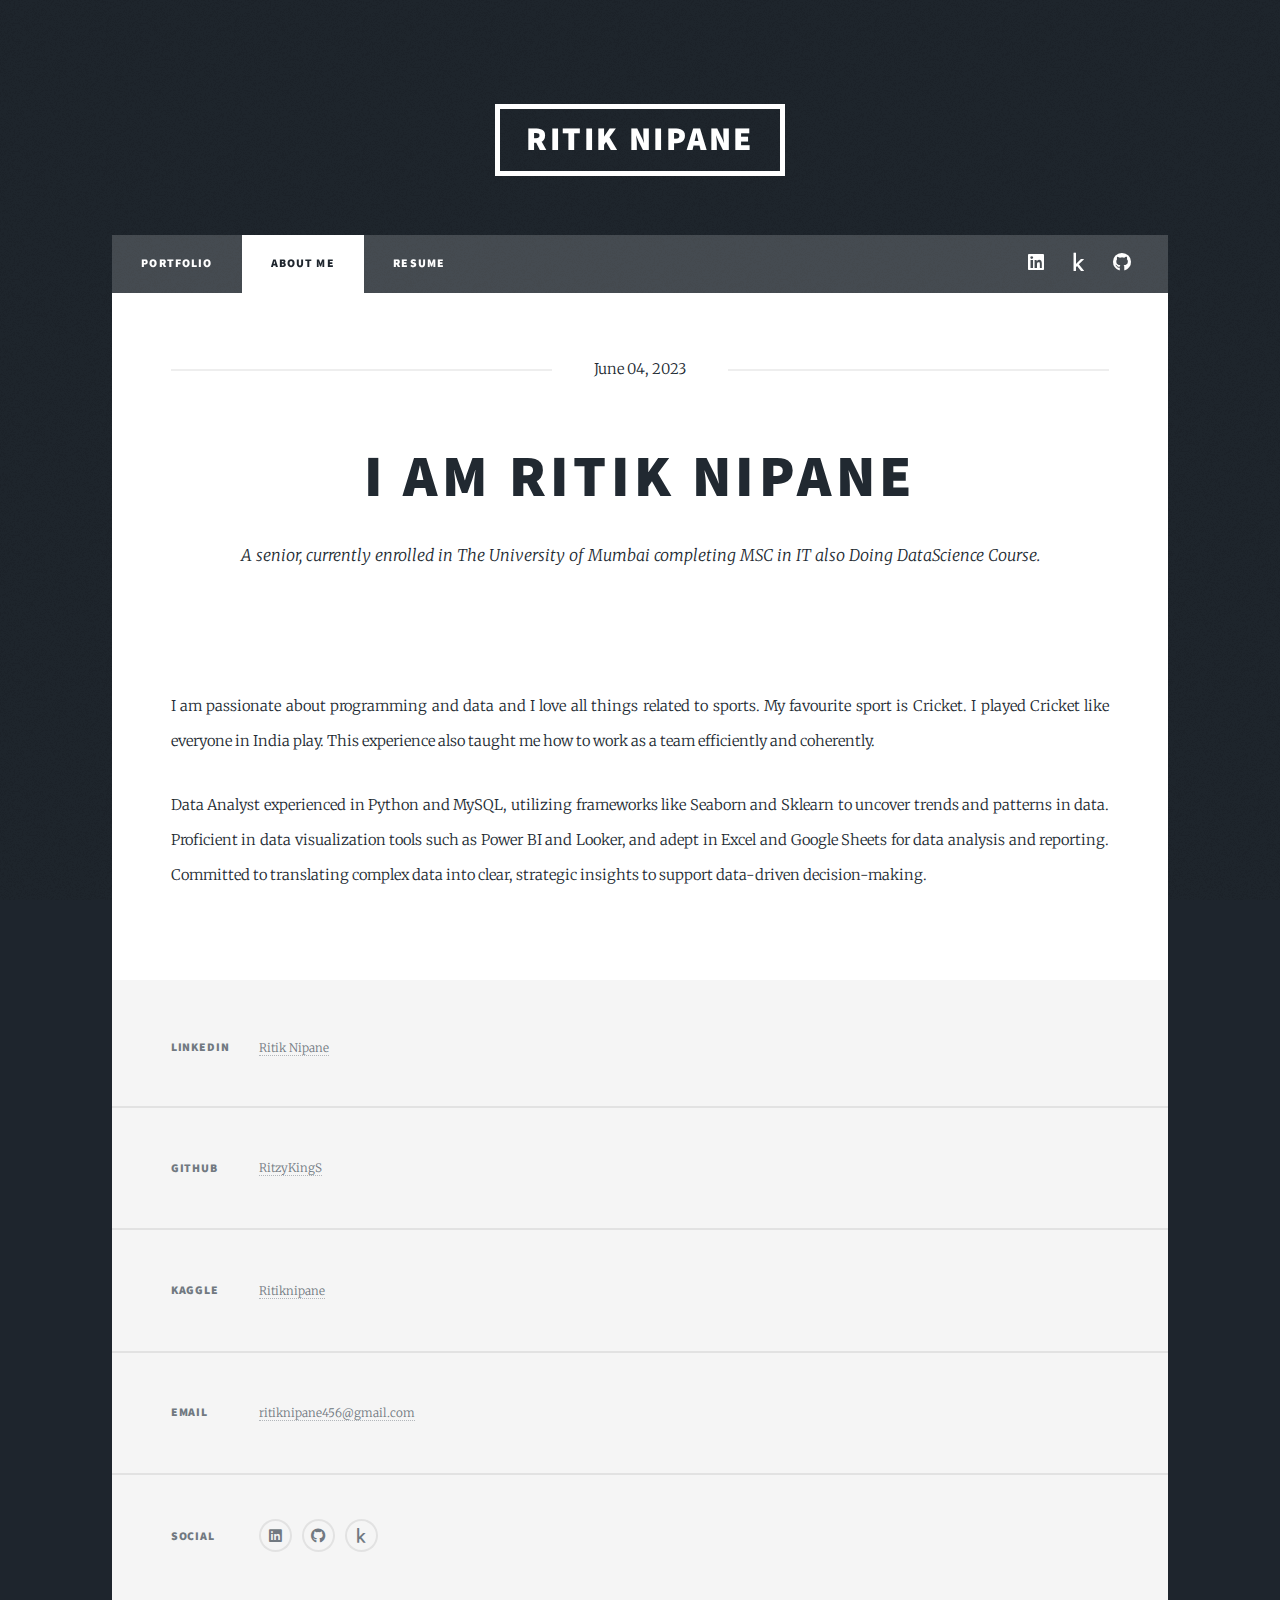
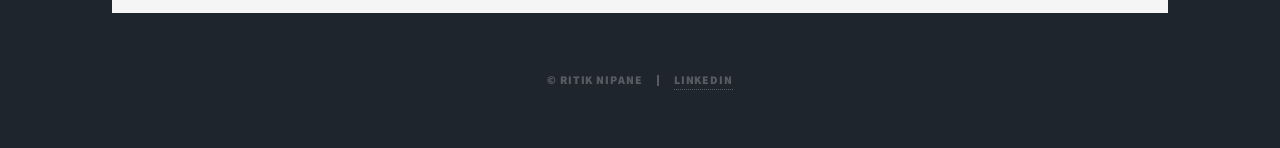
==== commit 4f370daf: "Update generic.html" ====
--- a/generic.html
+++ b/generic.html
@@ -48,7 +48,11 @@
 								</header>
 								<div class="image main"><img src="images/pic01.jpg" alt="" /></div>
 								<p>I am passionate about programming and data and I love all things related to sports. My favourite sport is Cricket. I played Cricket like everyone in India play. This experience also taught me how to work as a team efficiently and coherently.</p>
-								<p>I currently reside in Mumbai, and I am looking for an internship for the Summer of 2023 to gain some experience while sharing and enhancing my skillset. I recently completed the Data Analytics and Visualization Virtual Experience and IBM Data Science Professional Certification which included a several projects that are displayed on my website. These certifications resulted in the development of this web portfolio allowing me to share some of my work and encourage my peers to do the same. I have a programming background and am skilled in languages such as Java, Python, HTML and C++. I also frequently use SAS, SPSS, SQL, PowerBI, Tableau and Looker(google) for my data analysis projects.</p>
+								<p> Data Analyst experienced in Python and MySQL, utilizing frameworks like Seaborn and Sklearn to
+uncover trends and patterns in data. Proficient in data visualization tools such as Power BI and Looker, and adept in Excel and
+Google Sheets for data analysis and reporting. Committed to translating complex data into clear, strategic insights to support
+data-driven decision-making.
+</p>
 							</section>
 
 					</div>
@@ -101,4 +105,4 @@
 			<script src="assets/js/main.js"></script>
 
 	</body>
-</html>+</html>
